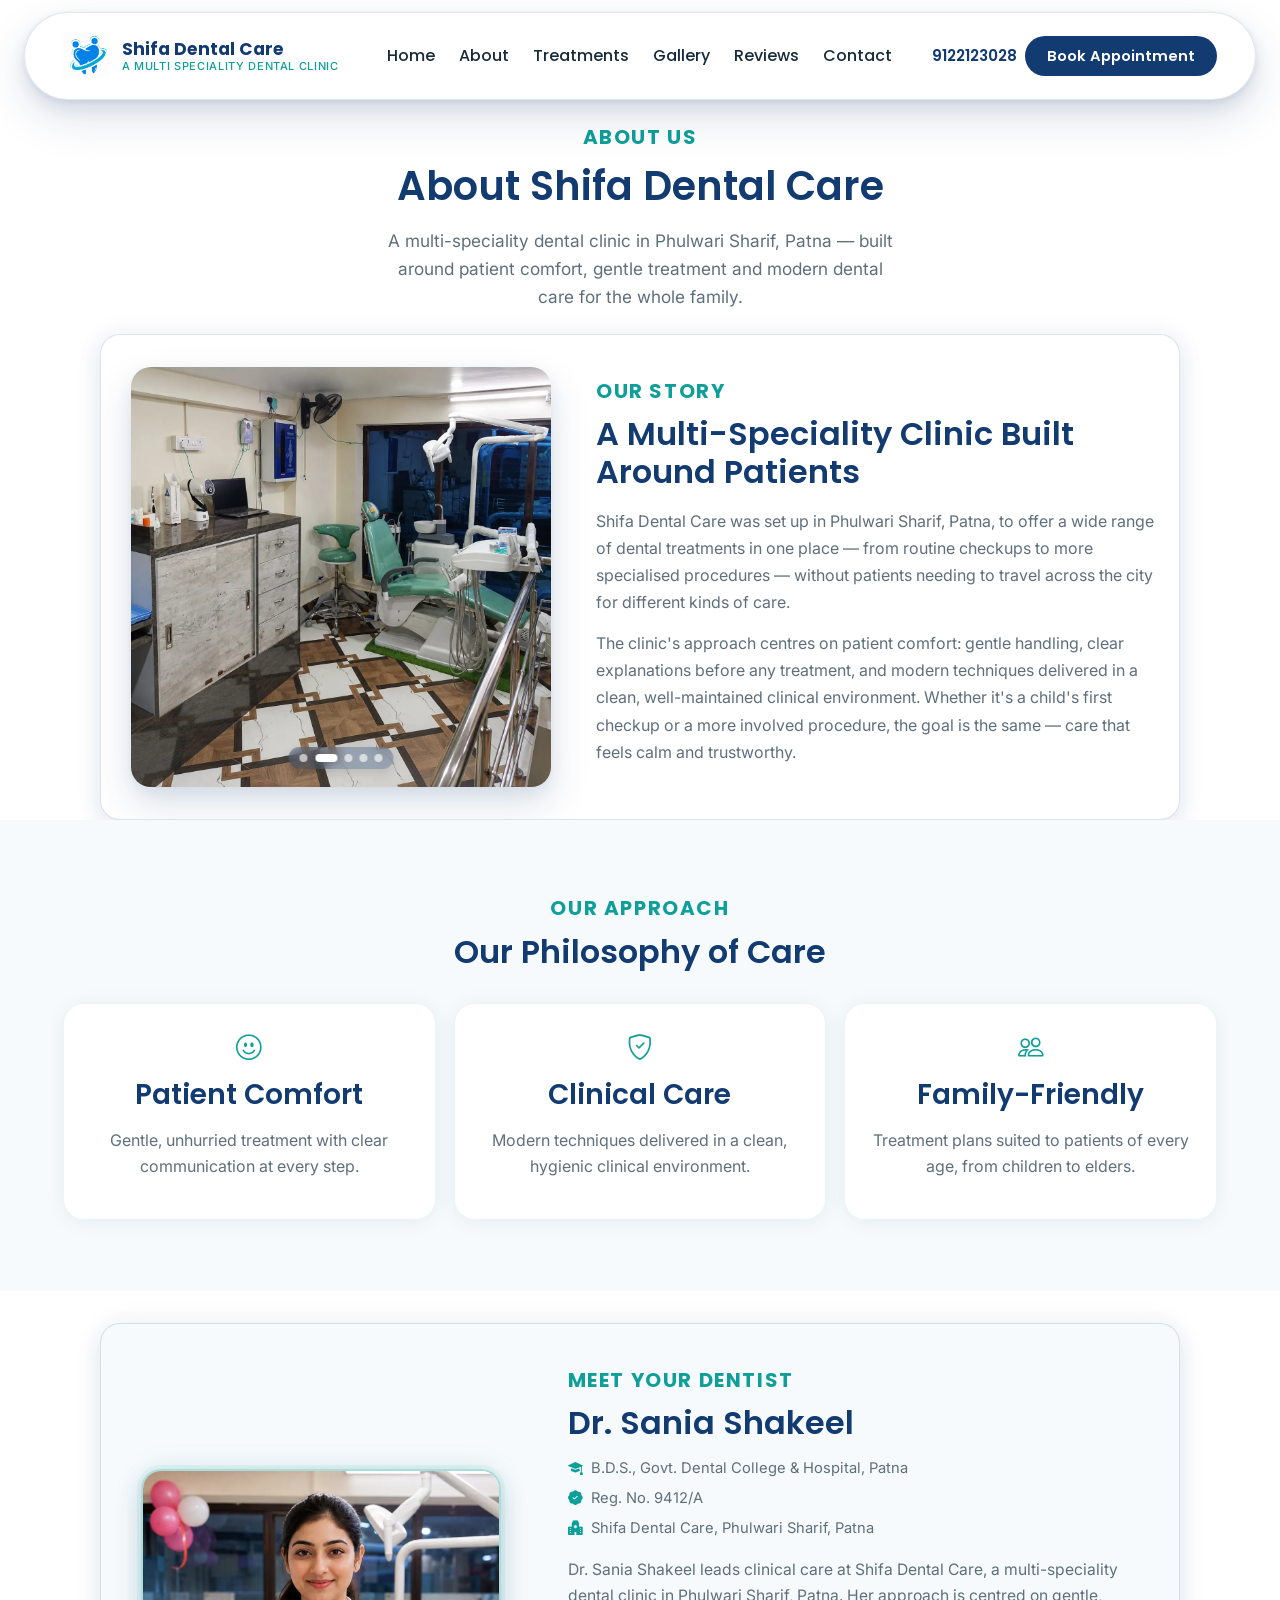
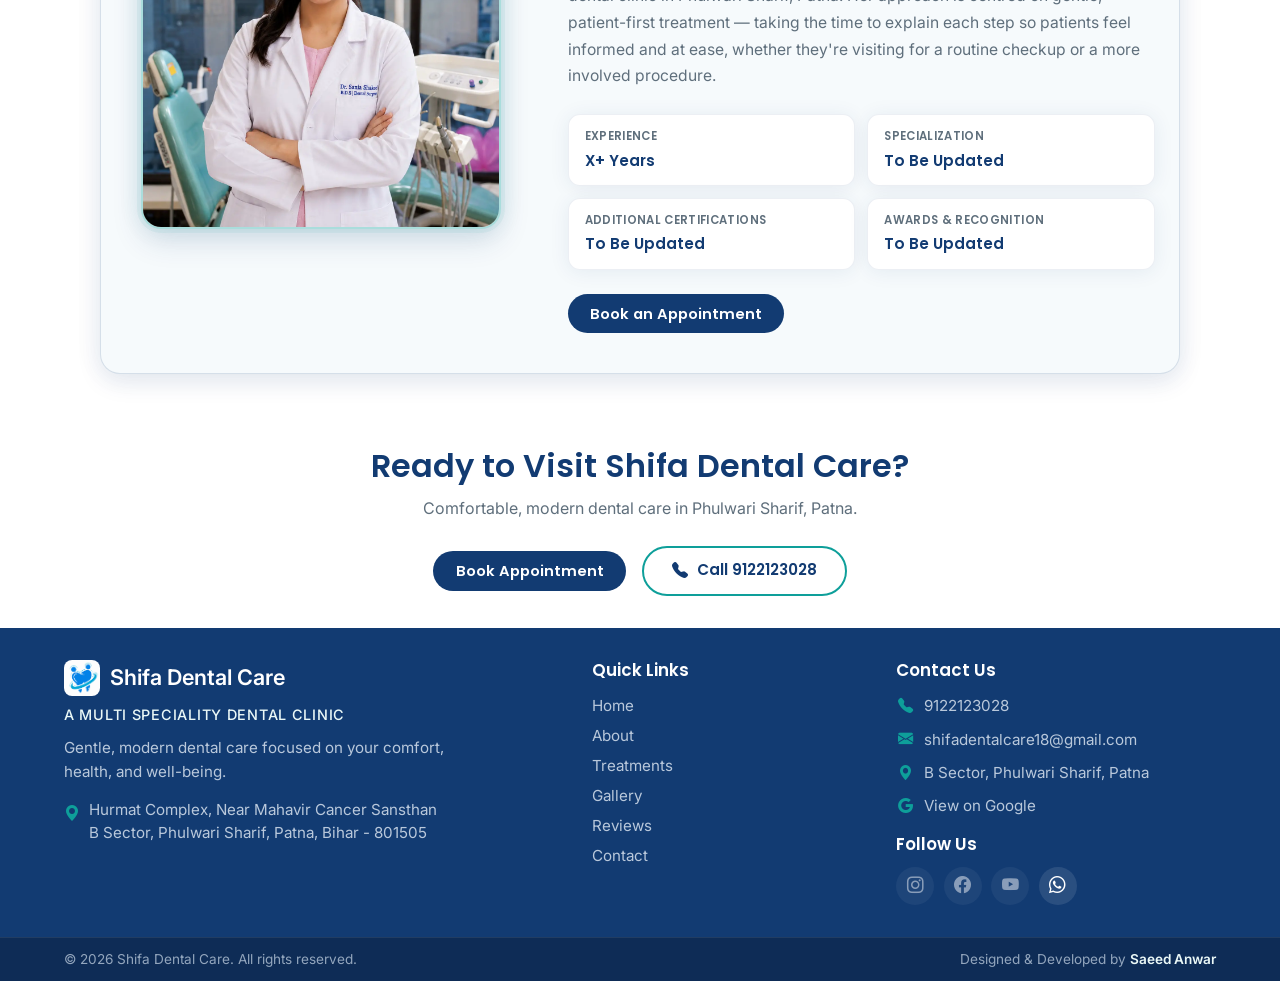
==== about.html @ 798f5786 "Add files via upload" ====
<!doctype html>
<html lang="en">
<head>

  <!-- Basic SEO -->
  <meta charset="UTF-8">
  <meta name="viewport" content="width=device-width, initial-scale=1.0">

  <title>About Shifa Dental Care & Dr. Sania Shakeel | Phulwari Sharif, Patna</title>

  <meta name="description" content="Learn about Shifa Dental Care and Dr. Sania Shakeel, B.D.S., a dentist providing comfortable and modern multi-speciality dental care in Phulwari Sharif, Patna.">

  <!-- Open Graph -->
  <meta property="og:type" content="website">
  <meta property="og:site_name" content="Shifa Dental Care">
  <meta property="og:locale" content="en_IN">
  <meta property="og:title" content="About Shifa Dental Care & Dr. Sania Shakeel | Phulwari Sharif, Patna">
  <meta property="og:description" content="Learn about Shifa Dental Care and Dr. Sania Shakeel, B.D.S., providing comfortable and modern multi-speciality dental care in Phulwari Sharif, Patna.">
  <meta property="og:url" content="https://saeed8271.github.io/shifa_dental_care/about.html">
  <meta property="og:image" content="https://saeed8271.github.io/shifa_dental_care/images/logo/shifa-dental-care-logo.png">
  <meta property="og:image:alt" content="Family receiving dental care at Shifa Dental Care in Phulwari Sharif, Patna">
  <meta property="og:image:type" content="image/png">
  <meta property="og:image:width" content="1254">
  <meta property="og:image:height" content="1254">

  <!-- Twitter / X -->
  <meta name="twitter:card" content="summary_large_image">
  <meta name="twitter:title" content="About Shifa Dental Care & Dr. Sania Shakeel | Phulwari Sharif, Patna">
  <meta name="twitter:description" content="Learn about Shifa Dental Care and Dr. Sania Shakeel, B.D.S., providing comfortable and modern multi-speciality dental care in Phulwari Sharif, Patna.">
  <meta name="twitter:image" content="https://saeed8271.github.io/shifa_dental_care/images/logo/shifa-dental-care-logo.png">
  <meta name="twitter:image:alt" content="Shifa Dental Care and Dr. Sania Shakeel in Phulwari Sharif, Patna">
  <meta name="twitter:url" content="https://saeed8271.github.io/shifa_dental_care/about.html">

  <!-- Google Fonts -->
  <link rel="preconnect" href="https://fonts.googleapis.com">
  <link rel="preconnect" href="https://fonts.gstatic.com" crossorigin>
  <link href="https://fonts.googleapis.com/css2?family=Poppins:wght@500;600;700&family=Inter:wght@400;500;600&display=swap" rel="stylesheet">

  <!-- Bootstrap -->
  <link href="https://cdn.jsdelivr.net/npm/bootstrap@5.3.3/dist/css/bootstrap.min.css" rel="stylesheet">
  <link rel="stylesheet" href="https://cdn.jsdelivr.net/npm/bootstrap-icons@1.11.3/font/bootstrap-icons.min.css">

  <!-- Site CSS -->
  <link rel="stylesheet" href="css/style.css">
  <link rel="stylesheet" href="css/components.css">
  <link rel="stylesheet" href="css/about.css">
  <link rel="stylesheet" href="css/responsive.css">

  <!-- Favicon -->
  <link rel="icon" type="image/png" href="images/logo/shifa-dental-care-logo.png">

  <!-- Canonical -->
  <link rel="canonical" href="https://saeed8271.github.io/shifa_dental_care/about.html">

</head>

<body>

  <a class="skip-link" href="#main-content">Skip to main content</a>

  <header id="site-header"></header>

  <main id="main-content">

    <section class="about-page-hero">
      <div class="container site-container">
        <span class="section-eyebrow">About Us</span>
        <h1>About Shifa Dental Care</h1>
        <p class="hero-lead mx-auto">
          A multi-speciality dental clinic in Phulwari Sharif, Patna — built around patient
          comfort, gentle treatment and modern dental care for the whole family.
        </p>
      </div>
    </section>

    <!-- Clinic story -->
    <section class="about-section site-section">
      <div class="container site-container">
        <div class="about-grid">
          <div class="about-image fade-up">
            <div class="about-slider">
              <div class="about-slide active">
                <img src="images/clinic/clinic_image_1.webp"
                     alt="Shifa Dental Care clinic interior in Phulwari Sharif, Patna"
                     loading="lazy">
              </div>
              <div class="about-slide">
                <img src="images/clinic/clinic_image_2.webp"
                     alt="Shifa Dental Care clinic interior in Phulwari Sharif, Patna"
                     loading="lazy">
              </div>
              <div class="about-slide">
                <img src="images/clinic/clinic_image_3.webp"
                     alt="Shifa Dental Care clinic interior in Phulwari Sharif, Patna"
                     loading="lazy">
              </div>
              <div class="about-slide">
                <img src="images/clinic/clinic_image_4.webp"
                     alt="Shifa Dental Care clinic signage and entrance in Phulwari Sharif, Patna"
                     loading="lazy">
              </div>
              <div class="about-slide">
                <img src="images/clinic/clinic_image_5.webp"
                     alt="Shifa Dental Care clinic interior in Phulwari Sharif, Patna"
                     loading="lazy">
              </div>

              <div class="about-slider-dots">
                <button type="button" class="active" aria-label="Show slide 1" aria-current="true"></button>
                <button type="button" aria-label="Show slide 2"></button>
                <button type="button" aria-label="Show slide 3"></button>
                <button type="button" aria-label="Show slide 4"></button>
                <button type="button" aria-label="Show slide 5"></button>
              </div>
            </div>
          </div>
          <div class="about-content fade-up fade-up-delay-1">
            <span class="section-eyebrow">Our Story</span>
            <h2>A Multi-Speciality Clinic Built Around Patients</h2>
            <p>
              Shifa Dental Care was set up in Phulwari Sharif, Patna, to offer a wide range of
              dental treatments in one place — from routine checkups to more specialised
              procedures — without patients needing to travel across the city for different
              kinds of care.
            </p>
            <p>
              The clinic's approach centres on patient comfort: gentle handling, clear
              explanations before any treatment, and modern techniques delivered in a clean,
              well-maintained clinical environment. Whether it's a child's first checkup or a
              more involved procedure, the goal is the same — care that feels calm and
              trustworthy.
            </p>
          </div>
        </div>
      </div>
    </section>

    <!-- Philosophy -->
    <section class="site-section site-section--muted">
      <div class="container site-container">
        <div class="section-heading-block">
          <span class="section-eyebrow">Our Approach</span>
          <h2>Our Philosophy of Care</h2>
        </div>
        <div class="about-philosophy-grid">
          <div class="about-philosophy-card">
            <i class="bi bi-emoji-smile"></i>
            <h3>Patient Comfort</h3>
            <p>Gentle, unhurried treatment with clear communication at every step.</p>
          </div>
          <div class="about-philosophy-card">
            <i class="bi bi-shield-check"></i>
            <h3>Clinical Care</h3>
            <p>Modern techniques delivered in a clean, hygienic clinical environment.</p>
          </div>
          <div class="about-philosophy-card">
            <i class="bi bi-people"></i>
            <h3>Family-Friendly</h3>
            <p>Treatment plans suited to patients of every age, from children to elders.</p>
          </div>
        </div>
      </div>
    </section>

    <!-- Full Doctor Profile -->
    <section class="doctor-section site-section" id="doctor">
      <div class="container site-container">
        <div class="doctor-grid">

          <div class="doctor-image-wrap fade-up">
            <div class="doctor-image-link" style="cursor: default;">
              <img src="images/doctor/dr_shifa.webp"
                   alt="Dr. Sania Shakeel, B.D.S., dentist at Shifa Dental Care"
                   loading="lazy" width="1242" height="1656">
            </div>
          </div>

          <div class="doctor-content fade-up fade-up-delay-1">
            <span class="section-eyebrow">Meet Your Dentist</span>
            <h2>Dr. Sania Shakeel</h2>

            <ul class="doctor-credentials-list">
              <li><i class="bi bi-mortarboard-fill"></i> B.D.S., Govt. Dental College &amp; Hospital, Patna</li>
              <li><i class="bi bi-patch-check-fill"></i> Reg. No. 9412/A</li>
              <li><i class="bi bi-hospital-fill"></i> Shifa Dental Care, Phulwari Sharif, Patna</li>
            </ul>

            <p>
              Dr. Sania Shakeel leads clinical care at Shifa Dental Care, a multi-speciality
              dental clinic in Phulwari Sharif, Patna. Her approach is centred on gentle,
              patient-first treatment — taking the time to explain each step so patients feel
              informed and at ease, whether they're visiting for a routine checkup or a more
              involved procedure.
            </p>

            <div class="doctor-placeholder-grid">
              <div class="doctor-placeholder-item">
                <span class="doctor-placeholder-label">Experience</span>
                <span class="doctor-placeholder-value">X+ Years</span>
              </div>
              <div class="doctor-placeholder-item">
                <span class="doctor-placeholder-label">Specialization</span>
                <span class="doctor-placeholder-value">To Be Updated</span>
              </div>
              <div class="doctor-placeholder-item">
                <span class="doctor-placeholder-label">Additional Certifications</span>
                <span class="doctor-placeholder-value">To Be Updated</span>
              </div>
              <div class="doctor-placeholder-item">
                <span class="doctor-placeholder-label">Awards &amp; Recognition</span>
                <span class="doctor-placeholder-value">To Be Updated</span>
              </div>
            </div>

            <div class="about-actions">
              <button type="button" class="btn btn-clinic-primary btn-lg"
                      data-bs-toggle="modal" data-bs-target="#appointmentModal">
                Book an Appointment
              </button>
            </div>
          </div>

        </div>
      </div>
    </section>

    <section class="final-cta-section">
      <div class="container site-container">
        <h2>Ready to Visit Shifa Dental Care?</h2>
        <p>Comfortable, modern dental care in Phulwari Sharif, Patna.</p>
        <div class="final-cta-actions">
          <button type="button" class="btn btn-clinic-primary btn-lg"
                  data-bs-toggle="modal" data-bs-target="#appointmentModal">
            Book Appointment
          </button>
          <a href="tel:9122123028" class="btn btn-clinic-outline-light btn-lg">
            <i class="bi bi-telephone-fill"></i> Call 9122123028
          </a>
        </div>
      </div>
    </section>

  </main>

  <footer id="site-footer"></footer>

  <!-- Bootstrap JS Bundle -->
  <script src="https://cdn.jsdelivr.net/npm/bootstrap@5.3.3/dist/js/bootstrap.bundle.min.js"></script>

  <!-- Data -->
  <script src="data/clinic.js"></script>
  <script src="data/services.js"></script>
  <script src="data/reviews.js"></script>
  <script src="data/faq.js"></script>

  <!-- Site JS -->
  <script src="js/components.js"></script>
  <script src="js/render.js"></script>
  <script src="js/appointment.js"></script>
  <script src="js/main.js"></script>
</body>
</html>
---- css/style.css ----
/* =========================================================
   STYLE.CSS
   Global design tokens, base typography, and foundational
   styles for the Shifa Dental Care website.
   This file should rarely need color/spacing values hardcoded
   elsewhere — everything pulls from the CSS variables below.
   ========================================================= */

:root {
  /* ---- Brand colors ---- */
  --color-deep-blue: #123B72;
  --color-teal: #0E9F9A;
  --color-teal-light: #EAF8F7;
  --color-white: #FFFFFF;
  --color-section-bg: #F6FAFC;
  --color-text-primary: #172B3A;
  --color-text-muted: #5F6F7C;
  --color-accent-orange: #F28C28;

  /* ---- Fonts ---- */
  --font-heading: "Poppins", sans-serif;
  --font-body: "Inter", sans-serif;

  /* ---- Radius ---- */
  --radius-sm: 6px;
  --radius-md: 12px;
  --radius-lg: 20px;
  --radius-pill: 999px;

  /* ---- Shadows ---- */
  --shadow-soft: 0 2px 20px rgba(18, 59, 114, 0.08);
  --shadow-card: 0 6px 28px rgba(18, 59, 114, 0.10);

  /* ---- Layout ---- */
  --container-max: 1200px;

  /* ---- Spacing scale ---- */
  --space-xs: 0.5rem;
  --space-sm: 1rem;
  --space-md: 1.5rem;
  --space-lg: 2rem;
  --space-xl: 3rem;
  --space-2xl: 4.5rem;
}

/* ---------------------------------------------------------
   Base element styles
   --------------------------------------------------------- */

* {
  box-sizing: border-box;
}

body {
  font-family: var(--font-body);
  color: var(--color-text-primary);
  background-color: var(--color-white);
  line-height: 1.6;
  -webkit-font-smoothing: antialiased;
}

h1, h2, h3, h4, h5, h6 {
  font-family: var(--font-heading);
  color: var(--color-deep-blue);
  font-weight: 600;
  line-height: 1.25;
  margin-bottom: var(--space-sm);
}

p {
  color: var(--color-text-muted);
  margin-bottom: var(--space-sm);
}

a {
  color: var(--color-teal);
  text-decoration: none;
  transition: color 0.2s ease;
}

a:hover {
  color: var(--color-deep-blue);
}

img {
  max-width: 100%;
  height: auto;
  display: block;
}

/* ---------------------------------------------------------
   Layout utilities
   --------------------------------------------------------- */

.site-section {
  padding-top: var(--space-2xl);
  padding-bottom: var(--space-2xl);
}

.site-section--muted {
  background-color: var(--color-section-bg);
}

.site-container {
  max-width: var(--container-max);
  margin-left: auto;
  margin-right: auto;
  padding-left: var(--space-md);
  padding-right: var(--space-md);
}

.section-eyebrow {
  display: inline-block;
  font-family: var(--font-heading);
  font-size: 0.8rem;
  font-weight: 600;
  letter-spacing: 0.08em;
  text-transform: uppercase;
  color: var(--color-teal);
  margin-bottom: var(--space-xs);
}

/* ---------------------------------------------------------
   Buttons (base — refined further in components.css)
   --------------------------------------------------------- */

.btn-clinic-primary {
  font-family: var(--font-heading);
  font-weight: 600;
  border-radius: var(--radius-pill);
  background-color: var(--color-deep-blue);
  color: var(--color-white);
  border: none;
}

.btn-clinic-primary:hover {
  background-color: var(--color-teal);
  color: var(--color-white);
}

.btn-clinic-secondary {
  font-family: var(--font-heading);
  font-weight: 600;
  border-radius: var(--radius-pill);
  background-color: transparent;
  color: var(--color-deep-blue);
  border: 1.5px solid var(--color-teal);
}

.btn-clinic-secondary:hover {
  background-color: var(--color-teal-light);
}

/* ---------------------------------------------------------
   Skip link (accessibility)
   --------------------------------------------------------- */

.skip-link {
  position: absolute;
  left: -999px;
  top: auto;
  background: var(--color-deep-blue);
  color: var(--color-white);
  padding: 0.75rem 1.25rem;
  z-index: 2000;
  border-radius: var(--radius-sm);
}

.skip-link:focus {
  left: var(--space-sm);
  top: var(--space-sm);
}
---- css/components.css ----
/* =========================================================
   COMPONENTS.CSS
   Styles for reusable UI components used across the site.
   Navbar, footer, mobile action bar, and appointment modal are
   fully styled in this phase (Phase 11 Fix). Service/doctor/
   review cards remain structural placeholders — full visual
   design comes with the homepage in Phase 12.

   NOTE: Gallery grid, lightbox, and mobile swipe slider styles
   have been moved to gallery.css — link it alongside this file
   wherever a gallery is used.

   NOTE: Location/hours preview, contact page cards, and the
   appointment form styles have been moved to contact.css —
   link it alongside this file wherever those components are
   used (contact.html and the homepage).
   ========================================================= */


/* ---------------------------------------------------------
   Navbar — Floating Premium Animation
   --------------------------------------------------------- */

.site-navbar {
  width: calc(100% - 3rem);
  margin: 0.75rem auto 1.35rem auto;

  background: var(--color-white);

  border: 1px solid rgba(18, 59, 114, 0.12);
  border-radius: 999px;

  box-shadow:
    0 18px 45px rgba(18, 59, 114, 0.14),
    0 8px 20px rgba(18, 59, 114, 0.09),
    0 2px 6px rgba(18, 59, 114, 0.08);

  padding-top: 0.9rem;
  padding-bottom: 0.9rem;

  position: sticky;

  z-index: 1000;

  transition:
    box-shadow 0.35s ease,
    transform 0.35s ease,
    border-color 0.35s ease;

  animation: navbarEnter 0.6s cubic-bezier(0.22, 1, 0.36, 1) both;
}


/* ---------------------------------------------------------
   Navbar Hover — Subtle Floating Effect
   --------------------------------------------------------- */

.site-navbar:hover {
  transform: translateY(-2px);

  box-shadow:
    0 22px 50px rgba(18, 59, 114, 0.17),
    0 10px 24px rgba(18, 59, 114, 0.10),
    0 3px 8px rgba(18, 59, 114, 0.08);

  border-color: rgba(18, 59, 114, 0.16);
}


@keyframes navbarEnter {
  0% {
    opacity: 0;
    transform: translateY(-14px);
  }

  100% {
    opacity: 1;
    transform: translateY(0);
  }
}


/* ---------------------------------------------------------
   Navbar Content
   --------------------------------------------------------- */

.site-navbar .container {
  width: 100%;
  max-width: none;

  padding-left: 2.35rem;
  padding-right: 2.35rem;
}


/* ---------------------------------------------------------
   Brand
   --------------------------------------------------------- */

.site-navbar .navbar-brand {
  display: flex;
  align-items: center;
  gap: 0.75rem;

  transition:
    transform 0.3s ease,
    opacity 0.3s ease;
}


.site-navbar .navbar-brand:hover {
  transform: translateY(-1px);
}


.site-navbar .brand-logo {
  display: inline-flex;
  align-items: center;
  flex-shrink: 0;
}


.site-navbar .brand-logo-img {
  height: 47px;
  width: auto;
  max-width: 125px;

  object-fit: contain;
  display: block;

  transition:
    transform 0.35s ease;
}


.site-navbar .navbar-brand:hover .brand-logo-img {
  transform: scale(1.04);
}


/* ---------------------------------------------------------
   Brand Mark
   --------------------------------------------------------- */

.site-navbar .brand-mark {
  display: inline-flex;
  align-items: center;
  justify-content: center;

  width: 42px;
  height: 42px;

  border-radius: 50%;

  background-color: var(--color-deep-blue);
  color: var(--color-white);

  font-size: 1.1rem;

  flex-shrink: 0;

  transition:
    transform 0.3s ease,
    box-shadow 0.3s ease;
}


.site-navbar .navbar-brand:hover .brand-mark {
  transform: scale(1.05) rotate(-2deg);

  box-shadow:
    0 6px 14px rgba(18, 59, 114, 0.20);
}


@keyframes markBreathe {
  0%, 100% {
    box-shadow: 0 0 0 0 rgba(18, 59, 114, 0.16);
  }

  50% {
    box-shadow: 0 0 0 6px rgba(18, 59, 114, 0);
  }
}


.site-navbar .brand-mark {
  animation: markBreathe 3.2s ease-in-out infinite;
}


.site-navbar .navbar-brand:hover .brand-mark {
  animation-play-state: paused;
}


/* ---------------------------------------------------------
   Brand Text
   --------------------------------------------------------- */

.site-navbar .brand-text {
  display: flex;
  flex-direction: column;

  font-family: var(--font-heading);
  font-weight: 700;
  font-size: 1.08rem;

  color: var(--color-deep-blue);

  line-height: 1.2;
}


.site-navbar .brand-text small {
  font-family: var(--font-body);

  font-weight: 500;
  font-size: 0.69rem;

  letter-spacing: 0.06em;
  text-transform: uppercase;

  color: var(--color-teal);
}


/* ---------------------------------------------------------
   Navigation Links
   --------------------------------------------------------- */

.site-navbar .nav-link {
  position: relative;

  font-family: var(--font-heading);
  font-weight: 500;
  font-size: 1rem;

  color: var(--color-text-primary);

  padding: 0.55rem 0.9rem;

  transition:
    color 0.25s ease,
    transform 0.25s ease;

  animation: linkEnter 0.5s ease-out both;
}


.site-navbar .nav-link:nth-child(1) {
  animation-delay: 0.05s;
}

.site-navbar .nav-link:nth-child(2) {
  animation-delay: 0.10s;
}

.site-navbar .nav-link:nth-child(3) {
  animation-delay: 0.15s;
}

.site-navbar .nav-link:nth-child(4) {
  animation-delay: 0.20s;
}

.site-navbar .nav-link:nth-child(5) {
  animation-delay: 0.25s;
}

.site-navbar .nav-link:nth-child(6) {
  animation-delay: 0.30s;
}

.site-navbar .nav-link:nth-child(7) {
  animation-delay: 0.35s;
}


@keyframes linkEnter {
  0% {
    opacity: 0;
    transform: translateY(-6px);
  }

  100% {
    opacity: 1;
    transform: translateY(0);
  }
}


.site-navbar .nav-link:hover {
  color: var(--color-teal);
  transform: translateY(-2px);
}


/* ---------------------------------------------------------
   Animated Underline
   --------------------------------------------------------- */

.site-navbar .nav-link::after {
  content: "";

  position: absolute;

  left: 50%;
  bottom: 0.15rem;

  width: 0;
  height: 2px;

  border-radius: 999px;

  background: var(--color-teal);

  transform: translateX(-50%);

  transition:
    width 0.3s ease;
}


.site-navbar .nav-link:hover::after,
.site-navbar .nav-link.active::after {
  width: 55%;
}


.site-navbar .nav-link.active {
  color: var(--color-teal);
}


/* ---------------------------------------------------------
   Phone
   --------------------------------------------------------- */

.navbar-phone {
  display: inline-flex;
  align-items: center;

  gap: 0.45rem;

  font-family: var(--font-heading);
  font-weight: 600;
  font-size: 0.95rem;

  color: var(--color-deep-blue);

  white-space: nowrap;

  transition:
    color 0.25s ease,
    transform 0.25s ease;
}


.navbar-phone:hover {
  color: var(--color-teal);
  transform: translateY(-2px);
}


/* ---------------------------------------------------------
   Phone Icon
   --------------------------------------------------------- */

.navbar-phone i,
.navbar-phone svg {
  transition:
    transform 0.3s ease;
}


.navbar-phone:hover i,
.navbar-phone:hover svg {
  transform: rotate(-10deg) scale(1.08);
}


.navbar-phone {
  position: relative;
}


.navbar-phone i,
.navbar-phone svg {
  position: relative;
}


.navbar-phone i::before,
.navbar-phone svg::before {
  content: "";
}


.navbar-phone:hover i,
.navbar-phone:hover svg {
  animation: phoneRing 0.6s ease-in-out;
}


@keyframes phoneRing {
  0%, 100% {
    transform: rotate(-10deg) scale(1.08);
  }

  25% {
    transform: rotate(8deg) scale(1.08);
  }

  50% {
    transform: rotate(-6deg) scale(1.08);
  }

  75% {
    transform: rotate(4deg) scale(1.08);
  }
}


/* ---------------------------------------------------------
   Book Appointment Button
   --------------------------------------------------------- */

.site-navbar .btn {
  position: relative;
  overflow: hidden;

  transition:
    transform 0.25s ease,
    box-shadow 0.25s ease;
}


.site-navbar .btn:hover {
  transform: translateY(-2px);

  box-shadow:
    0 8px 18px rgba(18, 59, 114, 0.20);
}


.site-navbar .btn:active {
  transform: translateY(0);
}


.site-navbar .btn::before {
  content: "";
  position: absolute;

  top: 0;
  left: -60%;

  width: 40%;
  height: 100%;

  background: linear-gradient(
    115deg,
    rgba(255, 255, 255, 0) 0%,
    rgba(255, 255, 255, 0.35) 50%,
    rgba(255, 255, 255, 0) 100%
  );

  transform: skewX(-20deg);

  pointer-events: none;
}


.site-navbar .btn:hover::before {
  animation: btnShine 0.85s ease forwards;
}


@keyframes btnShine {
  0% {
    left: -60%;
  }

  100% {
    left: 130%;
  }
}


/* ---------------------------------------------------------
   Mobile Toggle
   --------------------------------------------------------- */

.navbar-toggler {
  border: none;
  padding: 0.4rem 0.55rem;

  border-radius: 50%;

  transition:
    background-color 0.25s ease,
    transform 0.25s ease;
}


.navbar-toggler:hover {
  background-color: rgba(14, 159, 154, 0.08);
  transform: scale(1.05);
}


.navbar-toggler:focus {
  box-shadow: 0 0 0 3px rgba(14, 159, 154, 0.20);
}


.navbar-toggler .navbar-toggler-icon,
.navbar-toggler svg {
  transition: transform 0.3s ease;
}


.navbar-toggler[aria-expanded="true"] .navbar-toggler-icon,
.navbar-toggler[aria-expanded="true"] svg,
.navbar-toggler.is-open .navbar-toggler-icon,
.navbar-toggler.is-open svg {
  transform: rotate(90deg);
}


/* ---------------------------------------------------------
   Tablet
   --------------------------------------------------------- */

@media (max-width: 991.98px) {

  .site-navbar {
    width: calc(100% - 2rem);

    margin-top: 0.65rem;
    margin-bottom: 1rem;

    border-radius: 2rem;

    padding-top: 0.75rem;
    padding-bottom: 0.75rem;
  }


  .site-navbar .container {
    padding-left: 1.35rem;
    padding-right: 1.35rem;
  }


  .site-navbar .nav-link::after {
    display: none;
  }

}


/* ---------------------------------------------------------
   Mobile
   --------------------------------------------------------- */

@media (max-width: 575.98px) {

  .site-navbar {
    width: calc(100% - 1rem);

    margin-top: 0.5rem;
    margin-bottom: 0.75rem;

    border-radius: 1.5rem;

    padding-top: 0.6rem;
    padding-bottom: 0.6rem;
  }


  .site-navbar .container {
    padding-left: 0.85rem;
    padding-right: 0.85rem;
  }


  .site-navbar .brand-logo-img {
    height: 39px;
  }


  .site-navbar .brand-text {
    font-size: 0.95rem;
  }


  .site-navbar .brand-text small {
    font-size: 0.58rem;
  }


  .site-navbar:hover {
    transform: none;
  }

}


/* ---------------------------------------------------------
   Accessibility — Reduced Motion
   --------------------------------------------------------- */

@media (prefers-reduced-motion: reduce) {

  .site-navbar,
  .site-navbar *,
  .site-navbar *::after,
  .site-navbar *::before {
    transition: none !important;
    animation: none !important;
  }

}


/* ---------------------------------------------------------
   Buttons — component-specific sizing tweaks
   --------------------------------------------------------- */

.btn-clinic-primary,
.btn-clinic-secondary {
  padding: 0.55rem 1.4rem;
  font-size: 0.92rem;
}


.btn-sm-full {
  white-space: nowrap;
}


/* ---------------------------------------------------------
   Hero section
   --------------------------------------------------------- */

.hero-section {
  width: calc(100% - 200px);
  max-width: 1580px;
  margin-inline: auto;

  background: linear-gradient(
    180deg,
    var(--color-teal-light) 0%,
    var(--color-white) 65%
  );

  padding-top: var(--space-2xl);
  padding-bottom: var(--space-lg);

  overflow: hidden;

  border: 1px solid rgba(18, 59, 114, 0.16);
  border-radius: 20px;

  box-shadow:
    0 8px 25px rgba(18, 59, 114, 0.18),
    0 0 35px rgba(18, 59, 114, 0.10);

  box-sizing: border-box;
}


.hero-grid {
  display: flex;
  align-items: center;
  gap: var(--space-lg);
}


.hero-content {
  flex: 1 1 58%;
  min-width: 0;
}


/* ---------------------------------------------------------
   Hero brand mark
   --------------------------------------------------------- */

.hero-brand-mark {
  display: block;

  font-family: var(--font-heading);
  font-weight: 700;

  font-size: clamp(
    1.25rem,
    0.95rem + 1.2vw,
    1.8rem
  );

  line-height: 1.15;

  letter-spacing: -0.01em;

  color: var(--color-deep-blue);

  margin-bottom: 0.7rem;
}


.hero-content h1 {
  font-size: clamp(
    1.8rem,
    1.4rem + 2.5vw,
    3rem
  );

  margin-bottom: var(--space-sm);

  color: var(--color-teal);
}


.hero-lead {
  color: var(--color-text-muted);

  font-size: 1.08rem;

  max-width: 520px;

  margin-bottom: var(--space-md);
}


.hero-actions {
  display: flex;

  flex-wrap: wrap;

  align-items: center;

  gap: 0.85rem;

  margin-bottom: var(--space-lg);
}


.hero-visual {
  flex: 1 1 42%;

  min-width: 0;

  display: flex;

  justify-content: center;
}


/* ---------------------------------------------------------
   Hero Image Slider
   --------------------------------------------------------- */

.hero-slider {
  position: relative;

  width: 100%;

  max-width: 420px;

  aspect-ratio: 1 / 1;

  overflow: hidden;

  border-radius: var(--radius-lg);

  background-color: var(--color-white);

  box-shadow:
    0 12px 30px rgba(18, 59, 114, 0.16),
    0 4px 12px rgba(18, 59, 114, 0.08);
}


/* ---------------------------------------------------------
   Individual Slides
   --------------------------------------------------------- */

.hero-slide {
  position: absolute;

  inset: 0;

  width: 100%;
  height: 100%;

  opacity: 0;
  visibility: hidden;

  transition:
    opacity 0.5s ease,
    visibility 0.5s ease;
}


.hero-slide.active {
  opacity: 1;
  visibility: visible;
}


.hero-slide picture {
  display: block;

  width: 100%;
  height: 100%;
}


.hero-slide img {
  display: block;

  width: 100%;
  height: 100%;

  object-fit: cover;
}


/* ---------------------------------------------------------
   Slider Indicators
   --------------------------------------------------------- */

.hero-slider-dots {
  position: absolute;

  left: 50%;
  bottom: 1rem;

  transform: translateX(-50%);

  display: flex;

  align-items: center;

  gap: 0.45rem;

  z-index: 5;
}


.hero-slider-dots button {
  width: 8px;
  height: 8px;

  padding: 0;

  border: none;

  border-radius: 50%;

  background-color: rgba(255, 255, 255, 0.65);

  cursor: pointer;

  transition:
    width 0.3s ease,
    background-color 0.3s ease,
    transform 0.3s ease;
}


.hero-slider-dots button:hover {
  transform: scale(1.15);
}


.hero-slider-dots button.active {
  width: 22px;

  border-radius: 999px;

  background-color: var(--color-white);
}


/* ---------------------------------------------------------
   Hero trust micro-row
   --------------------------------------------------------- */

.hero-trust-row {
  display: flex;

  flex-wrap: wrap;

  gap: 0.6rem 1.1rem;

  padding-top: var(--space-md);

  border-top: 1px solid rgba(18, 59, 114, 0.08);
}


.hero-trust-item {
  display: flex;

  align-items: center;

  gap: 0.4rem;

  font-size: 0.82rem;

  color: var(--color-text-muted);

  white-space: nowrap;
}


.hero-trust-item i {
  color: var(--color-teal);

  font-size: 0.95rem;
}


/* ---------------------------------------------------------
   Subtle entrance animation
   --------------------------------------------------------- */

.fade-up {
  animation: fadeUp 0.6s ease-out both;
}


.fade-up-delay-1 {
  animation-delay: 0.08s;
}


.fade-up-delay-2 {
  animation-delay: 0.16s;
}


.fade-up-delay-3 {
  animation-delay: 0.24s;
}


@keyframes fadeUp {

  from {
    opacity: 0;

    transform: translateY(14px);
  }

  to {
    opacity: 1;

    transform: translateY(0);
  }

}


/* ---------------------------------------------------------
   Placeholder page notice
   --------------------------------------------------------- */

.placeholder-page-notice {
  min-height: 40vh;

  display: flex;

  align-items: center;

  justify-content: center;

  text-align: center;

  padding:
    var(--space-2xl)
    var(--space-md);

  background-color: var(--color-section-bg);
}


.placeholder-page-notice p {
  font-family: var(--font-heading);

  font-weight: 500;

  color: var(--color-text-muted);

  font-size: 1.05rem;

  margin: 0;
}


/* ---------------------------------------------------------
   Cards
   --------------------------------------------------------- */

.clinic-card {
  background-color: var(--color-white);

  border-radius: var(--radius-lg);

  box-shadow: var(--shadow-card);

  padding: var(--space-md);
}


/* ---------------------------------------------------------
   Appointment modal
   --------------------------------------------------------- */

.appointment-modal .modal-content {
  border: none;

  border-radius: var(--radius-lg);

  overflow: hidden;
}


.appointment-modal .modal-header,
.treatment-modal .modal-header {
  background-color: var(--color-deep-blue);

  border-bottom: none;

  padding: 1.25rem 1.5rem;
}


.appointment-modal .modal-title,
.treatment-modal .modal-title {
  color: var(--color-white);

  font-size: 1.15rem;

  margin-bottom: 0;

  display: flex;

  align-items: center;

  gap: 0.6rem;
}


.appointment-modal .btn-close,
.treatment-modal .btn-close {
  filter:
    invert(1)
    grayscale(100%)
    brightness(200%);
}


.appointment-modal .modal-body,
.treatment-modal .modal-body {
  padding: 1.5rem;
}


.appointment-modal .modal-intro,
.treatment-modal .modal-intro {
  color: var(--color-text-muted);

  font-size: 0.92rem;

  margin-bottom: 1.1rem;
}


.treatment-modal .modal-content {
  border: none;

  border-radius: var(--radius-lg);

  overflow: hidden;
}


.treatment-modal-icon {
  display: inline-flex;

  align-items: center;

  justify-content: center;

  width: 34px;

  height: 34px;

  border-radius: 50%;

  background-color:
    rgba(255, 255, 255, 0.15);

  font-size: 1rem;

  flex-shrink: 0;
}


.appointment-option {
  display: flex;

  align-items: center;

  justify-content: center;

  gap: 0.55rem;

  font-size: 0.95rem;
}


.appointment-notice {
  margin-top: 1rem;

  margin-bottom: 0;

  text-align: center;

  font-size: 0.85rem;

  color: var(--color-accent-orange);

  background-color: #fdf1e4;

  border-radius: var(--radius-sm);

  padding: 0.65rem 0.85rem;
}


/* =========================================================
   FOOTER
   ========================================================= */

.site-footer {
  background-color: var(--color-deep-blue);
  color: #d7e2ee;
}


/* =========================================================
   FOOTER MAIN
   ========================================================= */

.site-footer > .container.site-container {
  padding-top: 2rem;
  padding-bottom: 2rem;
}


/* =========================================================
   FOOTER COLUMNS
   ========================================================= */

.footer-main {
  display: grid;

  grid-template-columns:
    minmax(0, 1.5fr)
    minmax(0, 0.8fr)
    minmax(0, 1fr);

  gap: 3rem;

  align-items: start;
}


.footer-column {
  min-width: 0;
}


/* =========================================================
   CLINIC BRAND
   ========================================================= */

.footer-brand-link {
  display: inline-flex;

  align-items: center;

  gap: 0.6rem;

  text-decoration: none;

  margin-bottom: 0.55rem;
}


.footer-logo {
  display: inline-flex;

  align-items: center;
  justify-content: center;

  flex-shrink: 0;
}


.footer-logo-img {
  width: 36px;
  height: 36px;

  object-fit: contain;

  display: block;

  border-radius: 8px;
}


.site-footer .footer-brand {
  color: var(--color-white);

  font-size: 1.35rem;

  font-weight: 600;

  line-height: 1.2;

  margin: 0;
}


/* =========================================================
   TAGLINE
   ========================================================= */

.site-footer .footer-tagline {
  color: var(--color-teal-light);

  font-size: 0.9rem;

  font-weight: 500;

  text-transform: uppercase;

  letter-spacing: 0.05em;

  line-height: 1.4;

  margin: 0 0 0.7rem;
}


/* =========================================================
   DESCRIPTION
   ========================================================= */

.site-footer .footer-description {
  color: #b9c8db;

  font-size: 0.95rem;

  line-height: 1.55;

  max-width: 390px;

  margin: 0 0 0.9rem;
}


/* =========================================================
   ADDRESS
   ========================================================= */

.footer-address-block {
  display: flex;

  align-items: flex-start;

  gap: 0.55rem;

  color: #b9c8db;

  font-size: 0.95rem;

  line-height: 1.55;
}


.footer-address-block > i {
  color: var(--color-teal);

  font-size: 1rem;

  margin-top: 0.2rem;

  flex-shrink: 0;
}


/* =========================================================
   FOOTER HEADINGS
   ========================================================= */

.site-footer .footer-heading {
  color: var(--color-white);

  font-size: 1.05rem;

  font-weight: 600;

  line-height: 1.3;

  margin: 0 0 0.85rem;
}


/* =========================================================
   QUICK LINKS
   ========================================================= */

.site-footer .footer-links {
  margin: 0;

  padding: 0;

  list-style: none;
}


.site-footer .footer-links li {
  margin-bottom: 0.45rem;

  font-size: 0.95rem;

  line-height: 1.5;

  color: #b9c8db;
}


.site-footer .footer-links a {
  color: #b9c8db;

  text-decoration: none;

  transition:
    color 0.2s ease,
    padding-left 0.2s ease;
}


.site-footer .footer-links a:hover {
  color: var(--color-white);

  padding-left: 3px;
}


/* =========================================================
   CONTACT
   ========================================================= */

.footer-contact-list {
  margin: 0;

  padding: 0;

  list-style: none;
}


.footer-contact-list li {
  display: flex;

  align-items: flex-start;

  gap: 0.6rem;

  margin-bottom: 0.65rem;

  color: #b9c8db;

  font-size: 0.95rem;

  line-height: 1.5;
}


.footer-contact-list a {
  color: #b9c8db;

  text-decoration: none;

  transition: color 0.2s ease;
}


.footer-contact-list a:hover {
  color: var(--color-white);
}


/* =========================================================
   CONTACT ICON
   ========================================================= */

.footer-contact-icon {
  width: 1.15rem;

  min-width: 1.15rem;

  display: inline-flex;

  align-items: center;
  justify-content: center;

  color: var(--color-teal);

  font-size: 0.95rem;
}


/* =========================================================
   SOCIAL MEDIA
   ========================================================= */

.footer-heading--social {
  margin-top: 1rem !important;

  margin-bottom: 0.7rem !important;
}


.footer-social {
  display: flex;

  align-items: center;

  gap: 0.6rem;
}


.footer-social-link {
  display: inline-flex;

  align-items: center;

  justify-content: center;

  width: 38px;
  height: 38px;

  flex: 0 0 38px;

  border-radius: 50%;

  background-color:
    rgba(255, 255, 255, 0.1);

  color: var(--color-white);

  font-size: 1.05rem;

  text-decoration: none;

  transition:
    background-color 0.2s ease,
    transform 0.2s ease;
}


.footer-social-link:hover {
  background-color: var(--color-teal);

  color: var(--color-white);

  transform: translateY(-2px);
}


.footer-social-link--pending {
  cursor: default;

  opacity: 0.5;
}


.footer-social-link--pending:hover {
  background-color:
    rgba(255, 255, 255, 0.1);

  transform: none;
}


/* =========================================================
   FOOTER BOTTOM
   ========================================================= */

.footer-bottom {
  background-color: #0e2c56;

  border-top:
    1px solid rgba(255, 255, 255, 0.08);
}


.footer-bottom .container.site-container {
  padding-top: 0.75rem;

  padding-bottom: 0.75rem;
}


.footer-bottom-inner {
  display: flex;

  align-items: center;

  justify-content: space-between;

  gap: 1rem;
}


.footer-copyright,
.footer-developer {
  color: #93a6bd;

  font-size: 0.85rem;

  line-height: 1.4;

  margin: 0;
}


.footer-developer {
  text-align: right;
}


.footer-developer a {
  color: var(--color-teal-light);

  font-weight: 600;

  text-decoration: none;

  transition: color 0.2s ease;
}


.footer-developer a:hover {
  color: var(--color-white);
}

/* ---------------------------------------------------------
   Mobile action bar
   --------------------------------------------------------- */

.mobile-action-bar {
  position: fixed;

  bottom: 0;

  left: 0;

  right: 0;

  display: none;

  background-color: var(--color-white);

  box-shadow:
    0 -4px 20px rgba(18, 59, 114, 0.12);

  z-index: 1030;

  border-top:
    1px solid rgba(18, 59, 114, 0.08);
}


.mobile-action-item {
  flex: 1;

  display: flex;

  flex-direction: column;

  align-items: center;

  justify-content: center;

  gap: 0.15rem;

  padding: 0.55rem 0.25rem;

  font-family: var(--font-heading);

  font-weight: 600;

  font-size: 0.7rem;

  color: var(--color-deep-blue);

  background: none;

  border: none;

  border-right:
    1px solid rgba(18, 59, 114, 0.08);
}


.mobile-action-item:last-child {
  border-right: none;
}


.mobile-action-item i {
  font-size: 1.15rem;
}


.mobile-action-item--whatsapp {
  color: #1c8a4c;
}


.mobile-action-item--book {
  color: var(--color-teal);
}


.mobile-action-item:hover {
  background-color: var(--color-section-bg);
}


/* ---------------------------------------------------------
   Shared section heading block
   --------------------------------------------------------- */

.section-heading-block {
  max-width: 640px;

  margin:
    0 auto
    var(--space-lg);

  text-align: center;
}

.section-eyebrow {
  font-size: 1.25rem;
  font-weight: 700;
  letter-spacing: 0.08em;
}

.section-heading-lead {
  color: var(--color-text-muted);

  margin-bottom: 0;
}


/* ---------------------------------------------------------
   Treatments Preview + Full Grid
   --------------------------------------------------------- */

.service-grid {
  display: grid;

  grid-template-columns:
    repeat(4, minmax(0, 1fr));

  gap: 1.25rem;

  align-items: stretch;

  margin-bottom: 0.5rem;
}


/* ---------------------------------------------------------
   Treatment Card
   --------------------------------------------------------- */

.service-card {
  display: flex;

  flex-direction: column;

  align-items: center;

  justify-content: center;

  width: 100%;

  min-height: 0;

  padding: 1.25rem 1rem;

  text-align: center;

  font-family: inherit;

  cursor: pointer;

  background-color: var(--color-white);

  border:
    1px solid rgba(18, 59, 114, 0.08);

  border-radius: var(--radius-lg);

  box-shadow:
    0 6px 18px rgba(18, 59, 114, 0.07);

  transition:
    transform 0.3s ease,
    box-shadow 0.3s ease,
    border-color 0.3s ease;
}


.service-card:hover {
  transform: translateY(-5px);

  border-color:
    rgba(14, 159, 154, 0.30);

  box-shadow:
    0 14px 30px rgba(18, 59, 114, 0.12);
}


/* ---------------------------------------------------------
   Treatment SVG Icon
   --------------------------------------------------------- */

.service-card-icon {
  display: inline-flex;

  align-items: center;
  justify-content: center;

  width: 54px;
  height: 54px;

  flex-shrink: 0;

  margin-bottom: 0.8rem;

  border-radius: 15px;

  background-color:
    var(--color-teal-light);

  color:
    var(--color-teal);

  transition:
    transform 0.3s ease,
    background-color 0.3s ease;
}


/* SVG inside icon */

.service-card-icon svg {
  display: block;

  width: 28px;
  height: 28px;

  fill: none;

  stroke: currentColor;

  stroke-width: 1.8;

  stroke-linecap: round;

  stroke-linejoin: round;
}


.service-card:hover .service-card-icon {
  transform:
    translateY(-2px)
    scale(1.05);

  background-color:
    rgba(14, 159, 154, 0.14);
}


/* ---------------------------------------------------------
   Treatment Title
   --------------------------------------------------------- */

.service-card-title {
  margin: 0 0 0.65rem;

  color:
    var(--color-deep-blue);

  font-family:
    var(--font-heading);

  font-size: 1rem;

  font-weight: 700;

  line-height: 1.35;
}


/* ---------------------------------------------------------
   Treatment Description
   Hidden in Homepage Preview
   --------------------------------------------------------- */

.service-card-desc {
  display: none;
}


/* ---------------------------------------------------------
   View Details
   --------------------------------------------------------- */

.service-card-more {
  display: inline-flex;

  align-items: center;

  gap: 0.35rem;

  margin: 0;

  padding: 0;

  color:
    var(--color-teal);

  font-family:
    var(--font-heading);

  font-weight: 600;

  font-size: 0.8rem;

  line-height: 1;

  text-decoration: none;

  transition:
    color 0.25s ease,
    gap 0.25s ease;
}


.service-card-more i {
  font-size: 0.72rem;

  transition:
    transform 0.25s ease;
}


.service-card:hover .service-card-more {
  color:
    var(--color-deep-blue);

  gap: 0.5rem;
}


.service-card:hover .service-card-more i {
  transform:
    translateX(2px);
}


/* ---------------------------------------------------------
   Why Choose Shifa
   --------------------------------------------------------- */

.why-choose-grid {
  display: grid;

  grid-template-columns:
    repeat(3, minmax(0, 1fr));

  gap: 1.5rem;
}


.why-choose-card {
  background-color: var(--color-white);

  border-radius: var(--radius-lg);

  padding: 1.75rem 1.5rem;

  box-shadow: var(--shadow-soft);

  text-align: left;
}


.why-choose-icon {
  display: inline-flex;

  align-items: center;

  justify-content: center;

  width: 48px;

  height: 48px;

  border-radius: 50%;

  background-color:
    var(--color-teal-light);

  color: var(--color-deep-blue);

  font-size: 1.3rem;

  margin-bottom: var(--space-sm);
}


.why-choose-card h3 {
  font-size: 1.05rem;

  margin-bottom: 0.4rem;
}


.why-choose-card p {
  font-size: 0.92rem;

  margin-bottom: 0;
}


/* ---------------------------------------------------------
   FAQ teaser + full accordion
   --------------------------------------------------------- */

.faq-teaser-box {
  display: flex;

  align-items: center;

  justify-content: space-between;

  gap: var(--space-lg);

  background:
    linear-gradient(
      120deg,
      var(--color-deep-blue) 0%,
      #1a4a8a 100%
    );

  color: var(--color-white);

  border-radius: var(--radius-lg);

  padding: 2.25rem 2.5rem;

  flex-wrap: wrap;
}


.faq-teaser-box h2,
.faq-teaser-box .section-eyebrow {
  color: var(--color-white);
}


.faq-teaser-box p {
  color: #cfe0f2;

  margin-bottom: 0;
}


.faq-accordion .accordion-item {
  border:
    1px solid rgba(18, 59, 114, 0.1);

  border-radius: var(--radius-md) !important;

  overflow: hidden;

  margin-bottom: 0.75rem;
}


.faq-accordion .accordion-button {
  font-family: var(--font-heading);

  font-weight: 600;

  color: var(--color-deep-blue);

  background-color: var(--color-white);
}


.faq-accordion
.accordion-button:not(.collapsed) {
  color: var(--color-deep-blue);

  background-color:
    var(--color-teal-light);

  box-shadow: none;
}


.faq-accordion
.accordion-button:focus {
  box-shadow:
    0 0 0 3px
    rgba(14, 159, 154, 0.2);
}


.faq-accordion .accordion-body {
  color: var(--color-text-muted);

  font-size: 0.94rem;
}
---- css/about.css ----
/* =========================================================
   ABOUT.CSS
   Page-specific styles for about.html (Shifa Dental Care).

   This file holds:
     1. About Shifa Dental Care
     2. About Page — Philosophy cards
     3. Doctor section
     4. Final CTA section

   Load order:
   style.css → components.css → responsive.css → about.css

   about.css is loaded last so page-specific rules can
   safely override shared styles.
   ========================================================= */


/* =========================================================
   ABOUT SHIFA DENTAL CARE
   ========================================================= */

.about-section {
  margin-top: var(--space-md);

  width: calc(100% - 200px);

  margin-inline: auto;

  border: 1px solid rgba(18, 59, 114, 0.14);

  border-radius: var(--radius-lg);

  background: var(--color-white);

  box-shadow:
    0 8px 25px rgba(18, 59, 114, 0.10),
    0 0 30px rgba(18, 59, 114, 0.05);

  box-sizing: border-box;

  overflow: hidden;
}


/* ---------------------------------------------------------
   About Section — Compact Vertical Spacing
   --------------------------------------------------------- */

.about-section.site-section {
  padding-top: 2rem;

  padding-bottom: 2rem;
}


/* ---------------------------------------------------------
   About Layout
   --------------------------------------------------------- */

.about-grid {
  display: flex;

  align-items: center;

  gap: clamp(1.75rem, 3vw, 3rem);

  min-height: 0;
}


/* =========================================================
   ABOUT IMAGE SLIDER
   ========================================================= */

.about-image {
  flex: 0 0 42%;

  min-width: 0;

  display: flex;

  align-items: center;

  justify-content: center;
}


/* ---------------------------------------------------------
   Slider Container
   --------------------------------------------------------- */

.about-slider {
  position: relative;

  width: 100%;

  max-width: 420px;

  aspect-ratio: 1 / 1;

  overflow: hidden;

  border-radius: var(--radius-lg);

  background-color: var(--color-teal-light);

  box-shadow:
    0 18px 40px rgba(18, 59, 114, 0.14),
    0 6px 16px rgba(18, 59, 114, 0.08);

  isolation: isolate;
}


.about-slide {
  position: absolute;

  inset: 0;

  width: 100%;

  height: 100%;

  opacity: 0;

  visibility: hidden;

  z-index: 0;

  transition:
    opacity 0.7s ease,
    visibility 0.7s ease;
}


.about-slide.active {
  opacity: 1;

  visibility: visible;

  z-index: 1;
}


.about-slide img {
  display: block;

  width: 100%;

  height: 100%;

  object-fit: cover;

  object-position: center;

  border: 0;

  border-radius: inherit;

  transition: transform 1.2s ease;
}


.about-slide.active img {
  transform: scale(1.015);
}


/* ---------------------------------------------------------
   Slider Dots
   --------------------------------------------------------- */

.about-slider-dots {
  position: absolute;

  left: 50%;

  bottom: 1.15rem;

  transform: translateX(-50%);

  z-index: 5;

  display: flex;

  align-items: center;

  justify-content: center;

  gap: 0.45rem;

  padding: 0.45rem 0.7rem;

  border-radius: 999px;

  background: rgba(18, 59, 114, 0.30);

  backdrop-filter: blur(6px);

  -webkit-backdrop-filter: blur(6px);

  box-shadow:
    0 4px 12px rgba(0, 0, 0, 0.12);
}


.about-slider-dots button {
  width: 8px;

  height: 8px;

  padding: 0;

  border: 0;

  border-radius: 50%;

  background: rgba(255, 255, 255, 0.70);

  cursor: pointer;

  opacity: 0.9;

  transition:
    width 0.25s ease,
    opacity 0.25s ease,
    transform 0.25s ease,
    background-color 0.25s ease;
}


.about-slider-dots button:hover {
  opacity: 1;

  transform: scale(1.15);
}


.about-slider-dots button.active {
  width: 22px;

  border-radius: 999px;

  background: var(--color-white);

  opacity: 1;
}


/* =========================================================
   ABOUT CONTENT
   ========================================================= */

.about-content {
  flex: 1 1 58%;

  min-width: 0;

  display: flex;

  flex-direction: column;

  justify-content: center;
}


.about-section .section-eyebrow {
  font-size: 1.25rem;

  font-weight: 700;

  letter-spacing: 0.08em;
}


.about-content h2 {
  max-width: 720px;

  margin: 0 0 1rem;

  font-size: clamp(
    1.8rem,
    2.5vw,
    2.35rem
  );

  line-height: 1.2;
}


.about-content p {
  max-width: 680px;

  margin-bottom: 0.85rem;

  font-size: 1rem;

  line-height: 1.7;
}


.about-actions {
  display: flex;

  flex-wrap: wrap;

  align-items: center;

  gap: 0.85rem;

  margin-top: 0.75rem;
}


/* =========================================================
   ABOUT PAGE — PHILOSOPHY
   ========================================================= */

.philosophy-slider {
  width: 100%;

  min-width: 0;

  overflow: hidden;

  position: relative;
}


.about-philosophy-grid {
  display: grid;

  grid-template-columns:
    repeat(3, minmax(0, 1fr));

  gap: 1.25rem;

  width: 100%;

  box-sizing: border-box;
}


.about-philosophy-card {
  background-color: var(--color-white);

  border-radius: var(--radius-lg);

  padding: 1.5rem;

  box-shadow: var(--shadow-soft);

  text-align: center;

  box-sizing: border-box;
}


.about-philosophy-card i {
  font-size: 1.6rem;

  color: var(--color-teal);

  margin-bottom: 0.5rem;

  display: block;
}


/* =========================================================
   DOCTOR SECTION — DR. SANIA SHAKEEL
   ========================================================= */

.doctor-section {
  width: calc(100% - 200px);

  max-width: 1580px;

  margin: var(--space-lg) auto 0;

  background-color: var(--color-section-bg);

  border: 1px solid rgba(18, 59, 114, 0.14);

  border-radius: var(--radius-lg);

  box-shadow:
    0 8px 25px rgba(18, 59, 114, 0.10),
    0 0 30px rgba(18, 59, 114, 0.05);

  box-sizing: border-box;

  overflow: hidden;
}


/* ---------------------------------------------------------
   Doctor Section — Desktop Spacing
   --------------------------------------------------------- */

.doctor-section.site-section {
  padding-top: 2.5rem;

  padding-bottom: 2.5rem;
}


/* ---------------------------------------------------------
   Doctor Layout
   --------------------------------------------------------- */

.doctor-grid {
  display: flex;

  align-items: center;

  gap: clamp(2rem, 4vw, 4rem);
}


/* ---------------------------------------------------------
   Doctor Image Wrapper
   --------------------------------------------------------- */

.doctor-image-wrap {
  flex: 0 0 38%;

  min-width: 0;

  display: flex;

  align-items: center;

  justify-content: center;
}


/* ---------------------------------------------------------
   Doctor Image
   --------------------------------------------------------- */

.doctor-image-link {
  position: relative;

  display: block;

  width: 100%;

  max-width: 360px;

  aspect-ratio: 1 / 1;

  border-radius: var(--radius-lg);

  overflow: hidden;

  background-color: var(--color-white);

  border: 2px solid rgba(14, 159, 154, 0.35);

  box-shadow:
    0 0 0 4px rgba(14, 159, 154, 0.06),
    0 12px 30px rgba(18, 59, 114, 0.14),
    0 0 28px rgba(14, 159, 154, 0.12);

  transition:
    transform 0.35s ease,
    box-shadow 0.35s ease,
    border-color 0.35s ease;

  animation: doctorImageGlow 3.5s ease-in-out infinite;
}


.doctor-image-link img {
  display: block;

  width: 100%;

  height: 100%;

  object-fit: cover;

  object-position: center;

  transition:
    transform 0.5s ease,
    filter 0.35s ease;
}


/* ---------------------------------------------------------
   Doctor Image Hover
   --------------------------------------------------------- */

.doctor-image-link:hover {
  transform: translateY(-5px);

  border-color: var(--color-teal);

  box-shadow:
    0 0 0 5px rgba(14, 159, 154, 0.08),
    0 18px 40px rgba(18, 59, 114, 0.18),
    0 0 38px rgba(14, 159, 154, 0.22);

  animation-play-state: paused;
}


.doctor-image-link:hover img {
  transform: scale(1.04);
}


/* =========================================================
   DOCTOR IMAGE GLOW
   ========================================================= */

@keyframes doctorImageGlow {

  0%,
  100% {
    box-shadow:
      0 0 0 4px rgba(14, 159, 154, 0.06),
      0 12px 30px rgba(18, 59, 114, 0.14),
      0 0 24px rgba(14, 159, 154, 0.10);
  }

  50% {
    box-shadow:
      0 0 0 5px rgba(14, 159, 154, 0.10),
      0 15px 34px rgba(18, 59, 114, 0.16),
      0 0 34px rgba(14, 159, 154, 0.20);
  }

}


/* =========================================================
   DOCTOR IMAGE OVERLAY
   ========================================================= */

.doctor-image-overlay {
  position: absolute;

  inset: 0;

  display: flex;

  align-items: center;

  justify-content: center;

  flex-direction: column;

  gap: 0.4rem;

  text-align: center;

  padding: 0 var(--space-sm);

  background: rgba(18, 59, 114, 0.78);

  color: var(--color-white);

  font-family: var(--font-heading);

  font-weight: 600;

  font-size: 0.95rem;

  opacity: 0;

  transition: opacity 0.3s ease;
}


.doctor-image-overlay i {
  font-size: 1.6rem;
}


.doctor-image-link:hover .doctor-image-overlay,
.doctor-image-link:focus-visible .doctor-image-overlay {
  opacity: 1;
}


/* =========================================================
   DOCTOR CONTENT
   ========================================================= */

.doctor-content {
  flex: 1 1 62%;

  min-width: 0;
}


/* ---------------------------------------------------------
   Doctor Eyebrow
   --------------------------------------------------------- */

.doctor-content .section-eyebrow {
  display: inline-block;

  margin-bottom: 0.5rem;

  font-size: 1.25rem;

  font-weight: 700;

  letter-spacing: 0.08em;
}


/* ---------------------------------------------------------
   Doctor Heading
   --------------------------------------------------------- */

.doctor-content h2 {
  margin: 0 0 0.9rem;

  font-size: clamp(
    1.8rem,
    2.5vw,
    2.35rem
  );

  line-height: 1.2;

  color: var(--color-deep-blue);
}


/* ---------------------------------------------------------
   Doctor Credentials
   --------------------------------------------------------- */

.doctor-credentials-list {
  list-style: none;

  padding: 0;

  margin: 0 0 var(--space-sm);

  display: flex;

  flex-direction: column;

  gap: 0.4rem;
}


.doctor-credentials-list li {
  display: flex;

  align-items: center;

  gap: 0.5rem;

  font-size: 0.92rem;

  color: var(--color-text-muted);
}


.doctor-credentials-list i {
  color: var(--color-teal);

  flex-shrink: 0;
}


/* ---------------------------------------------------------
   Doctor Introduction
   --------------------------------------------------------- */

.doctor-content > p {
  max-width: 680px;

  margin-bottom: var(--space-md);

  color: var(--color-text-muted);

  font-size: 0.98rem;

  line-height: 1.7;
}


/* =========================================================
   FUTURE DOCTOR INFORMATION
   ========================================================= */

.doctor-placeholder-grid {
  display: grid;

  grid-template-columns:
    repeat(2, minmax(0, 1fr));

  gap: 0.75rem;

  margin-bottom: var(--space-md);
}


.doctor-placeholder-item {
  background-color: var(--color-white);

  border: 1px solid rgba(18, 59, 114, 0.08);

  border-radius: var(--radius-md);

  padding: 0.75rem 1rem;

  box-shadow: var(--shadow-soft);

  transition:
    transform 0.25s ease,
    border-color 0.25s ease,
    box-shadow 0.25s ease;
}


.doctor-placeholder-item:hover {
  transform: translateY(-2px);

  border-color: rgba(14, 159, 154, 0.25);

  box-shadow: var(--shadow-card);
}


.doctor-placeholder-label {
  display: block;

  font-family: var(--font-heading);

  font-size: 0.72rem;

  font-weight: 600;

  letter-spacing: 0.03em;

  text-transform: uppercase;

  color: var(--color-text-muted);

  margin-bottom: 0.2rem;
}


.doctor-placeholder-value {
  display: block;

  font-family: var(--font-heading);

  font-weight: 600;

  font-size: 0.95rem;

  color: var(--color-deep-blue);
}


/* =========================================================
   DOCTOR CTA
   ========================================================= */

.doctor-actions {
  display: flex;

  align-items: center;

  gap: 0.85rem;

  margin-top: 0.25rem;
}


/* =========================================================
   DOCTOR IMAGE PLACEHOLDER
   ========================================================= */

.doctor-image-placeholder {
  width: 100%;

  max-width: 360px;

  aspect-ratio: 1 / 1;

  display: flex;

  flex-direction: column;

  align-items: center;

  justify-content: center;

  gap: 0.6rem;

  text-align: center;

  background-color: var(--color-teal-light);

  border: 1px dashed rgba(18, 59, 114, 0.3);

  border-radius: var(--radius-lg);

  color: var(--color-deep-blue);
}


.doctor-image-placeholder i {
  font-size: 3rem;

  color: var(--color-teal);
}


.doctor-image-placeholder span {
  font-family: var(--font-heading);

  font-weight: 500;

  font-size: 0.85rem;

  color: var(--color-text-muted);

  padding: 0 var(--space-sm);
}


/* =========================================================
   TABLET
   576px – 991.98px
   ========================================================= */

@media (min-width: 576px) and (max-width: 991.98px) {

  /* -------------------------------------------------------
     Doctor Section
     ------------------------------------------------------- */

  .doctor-section {
    width: calc(100% - 80px);

    margin-top: 1rem;
  }


  .doctor-section.site-section {
    padding-top: 1.5rem;

    padding-bottom: 1.5rem;
  }


  .doctor-grid {
    gap: 2rem;
  }


  .doctor-image-wrap {
    flex: 0 0 40%;
  }


  .doctor-image-link {
    max-width: 300px;
  }


  /* -------------------------------------------------------
     Philosophy remains a normal 2-column grid.
     ------------------------------------------------------- */

  .philosophy-slider {
    width: 100%;

    overflow: visible;
  }


  .about-philosophy-grid {
    display: grid;

    grid-template-columns:
      repeat(2, minmax(0, 1fr));

    gap: 1.25rem;

    width: 100%;

    transform: none !important;

    transition: none;
  }

}


/* =========================================================
   MOBILE
   < 576px
   ========================================================= */

@media (max-width: 575.98px) {


  /* =======================================================
     PHILOSOPHY MOBILE SLIDER
     ======================================================= */

  .philosophy-slider {
    display: block;

    width: 100%;

    max-width: 100%;

    min-width: 0;

    overflow: hidden;

    position: relative;

    box-sizing: border-box;
  }


  .about-philosophy-grid {
    --philosophy-card-count: 3;

    display: flex !important;

    flex-direction: row;

    flex-wrap: nowrap;

    gap: 0 !important;

    width: calc(var(--philosophy-card-count) * 100%) !important;

    max-width: none;

    min-width: 0;

    margin: 0;

    padding: 0;

    box-sizing: border-box;

    transform: translate3d(0, 0, 0);

    transition: transform 0.6s ease;

    will-change: transform;
  }


  .about-philosophy-grid .about-philosophy-card {
    flex: 0 0 auto;

    width: calc(100% / var(--philosophy-card-count));

    min-width: 0;

    max-width: none;

    box-sizing: border-box;

    margin: 0;

    padding: 1.5rem;

    border-radius: var(--radius-lg);

    text-align: center;
  }


  /* =======================================================
     DOCTOR SECTION
     ======================================================= */

  .doctor-section {
    width: 100%;

    margin-top: 0;

    margin-bottom: 0;

    background-color: transparent;

    border: none;

    border-radius: 0;

    box-shadow: none;

    overflow: visible;
  }


  /* -------------------------------------------------------
     Mobile Doctor Section Spacing
     ------------------------------------------------------- */

  .doctor-section.site-section {
    padding-top: 1rem;

    padding-bottom: 2rem;
  }


  /* -------------------------------------------------------
     Doctor Mobile Layout
     ------------------------------------------------------- */

  .doctor-grid {
    display: flex;

    flex-direction: column;

    align-items: center;

    gap: 0;

    text-align: center;

    margin: 0;

    padding: 0;
  }


  /*
   * `display: contents` allows the doctor elements to become
   * direct flex items of .doctor-grid so their mobile order
   * can be controlled individually.
   */
  .doctor-content {
    display: contents;
  }


  /* =======================================================
     1. MEET YOUR DENTIST
     ======================================================= */

  .doctor-content .section-eyebrow {
    order: 1;

    display: block;

    width: 100%;

    margin: 0 0 0.85rem;

    padding: 0;

    font-size: 0.95rem;

    font-weight: 700;

    line-height: 1.3;

    letter-spacing: 0.07em;

    text-align: center;
  }


  /* =======================================================
     2. DOCTOR IMAGE
     ======================================================= */

  .doctor-image-wrap {
    order: 2;

    width: 100%;

    max-width: none;

    margin: 0 0 1.15rem;

    padding: 0;

    display: flex;

    align-items: center;

    justify-content: center;
  }


  .doctor-image-link {
    width: min(72vw, 260px);

    max-width: 260px;

    margin: 0;

    border-radius: var(--radius-lg);
  }


  .doctor-image-placeholder {
    width: min(72vw, 260px);

    max-width: 260px;

    margin: 0;
  }


  /* =======================================================
     3. DOCTOR NAME
     ======================================================= */

  .doctor-content h2 {
    order: 3;

    width: 100%;

    margin: 0 0 0.75rem;

    padding: 0;

    font-size: 1.65rem;

    font-weight: 700;

    line-height: 1.25;

    text-align: center;
  }


  /* =======================================================
     4. TRUST CREDENTIALS
     ======================================================= */

  .doctor-content .doctor-credentials-list {
    order: 4;

    width: 100%;

    max-width: 340px;

    margin: 0 0 1.1rem;

    padding: 0;

    align-items: center;

    gap: 0.55rem;
  }


  .doctor-content .doctor-credentials-list li {
    justify-content: center;

    width: 100%;

    text-align: center;

    font-size: 0.82rem;

    line-height: 1.45;

    gap: 0.45rem;
  }


  .doctor-content .doctor-credentials-list i {
    font-size: 0.9rem;
  }


  /* =======================================================
     5. VIEW DOCTOR PROFILE
     ======================================================= */

  .doctor-content .doctor-actions {
    order: 5;

    width: 100%;

    margin: 0;

    padding: 0;

    display: flex;

    align-items: center;

    justify-content: center;

    gap: 0.75rem;
  }


  .doctor-content .doctor-actions .btn {
    margin: 0;

    min-width: 190px;

    justify-content: center;
  }


  /* =======================================================
     HIDE INTRODUCTION ON MOBILE
     ======================================================= */

  .doctor-content > p {
    display: none;
  }


  /* =======================================================
     FULL DOCTOR INFORMATION
     ======================================================= */

  .doctor-content .doctor-placeholder-grid {
    order: 6;

    display: grid;

    grid-template-columns: 1fr;

    width: 100%;

    max-width: 340px;

    margin: 1rem 0 0;

    padding: 0;

    gap: 0.6rem;
  }


  .doctor-content .doctor-placeholder-item {
    text-align: center;
  }

}


/* =========================================================
   DESKTOP
   >= 992px
   ========================================================= */

@media (min-width: 992px) {

  /* -------------------------------------------------------
     Doctor Section
     ------------------------------------------------------- */

  .doctor-section {
    width: calc(100% - 200px);

    margin-top: var(--space-lg);
  }


  .doctor-section.site-section {
    padding-top: 2.5rem;

    padding-bottom: 2.5rem;
  }


  .doctor-grid {
    flex-direction: row;
  }


  .doctor-content {
    display: block;
  }


  .doctor-image-wrap {
    margin: 0;
  }


  /* -------------------------------------------------------
     Philosophy remains a normal 3-column grid.
     ------------------------------------------------------- */

  .philosophy-slider {
    width: 100%;

    overflow: visible;
  }


  .about-philosophy-grid {
    display: grid;

    grid-template-columns:
      repeat(3, minmax(0, 1fr));

    gap: 1.25rem;

    width: 100%;

    transform: none !important;

    transition: none;
  }

}


/* =========================================================
   REDUCED MOTION
   ========================================================= */

@media (prefers-reduced-motion: reduce) {

  .doctor-image-link,
  .doctor-image-link img,
  .doctor-placeholder-item,
  .about-philosophy-grid {
    animation: none !important;

    transition: none !important;
  }

}


/* =========================================================
   FINAL CTA SECTION — ABOUT PAGE OVERRIDE
   ========================================================= */

.final-cta-section {
  margin-top: var(--space-2xl);

  margin-bottom: var(--space-lg);
}


.final-cta-section .container {
  text-align: center;
}


.final-cta-section h2 {
  margin: 0 auto 0.6rem;
}


.final-cta-section p {
  max-width: 480px;

  margin: 0 auto 1.5rem;
}


.final-cta-section .final-cta-actions {
  display: flex;

  flex-wrap: wrap;

  align-items: center;

  justify-content: center;

  gap: 1rem;
}


/* =========================================================
   CALL BUTTON — REDESIGNED
   ========================================================= */

.final-cta-section .btn-clinic-outline-light {
  display: inline-flex;

  align-items: center;

  gap: 0.55rem;

  padding: 0.7rem 1.75rem;

  border: 2px solid var(--color-teal);

  border-radius: 999px;

  background-color: transparent;

  color: var(--color-deep-blue);

  font-family: var(--font-heading);

  font-weight: 600;

  font-size: 0.95rem;

  transition:
    background-color 0.25s ease,
    color 0.25s ease,
    transform 0.25s ease,
    box-shadow 0.25s ease;
}


.final-cta-section .btn-clinic-outline-light i {
  font-size: 1rem;

  transition: transform 0.25s ease;
}


.final-cta-section .btn-clinic-outline-light:hover {
  background-color: var(--color-teal);

  color: var(--color-white);

  transform: translateY(-2px);

  box-shadow:
    0 10px 22px rgba(14, 159, 154, 0.25);
}


.final-cta-section .btn-clinic-outline-light:hover i {
  transform: scale(1.1);
}


/* =========================================================
   FINAL CTA — MOBILE
   ========================================================= */

@media (max-width: 575.98px) {

  .final-cta-section {
    margin-top: var(--space-lg);
  }


  .final-cta-section .final-cta-actions {
    flex-direction: column;

    width: 100%;
  }


  .final-cta-section .btn-clinic-outline-light,
  .final-cta-section .btn-clinic-primary {
    width: 100%;

    max-width: 320px;

    justify-content: center;
  }

}
---- css/responsive.css ----
/* =========================================================
   RESPONSIVE.CSS
   =========================================================

   Purpose:
   Responsive behavior only.

   Component visual design lives in:
   - components.css
   - reviews.css

   This file controls:
   - Layout changes
   - Responsive spacing
   - Sizing
   - Visibility
   - Mobile / tablet / desktop behavior

   Breakpoints:
   - Mobile:  < 576px
   - Tablet:  576px – 991px
   - Desktop: >= 992px
   - Large Desktop: >= 1200px

   ========================================================= */


/* =========================================================
   MOBILE
   < 576px
   ========================================================= */

@media (max-width: 575.98px) {


  /* =======================================================
     MOBILE ACTION BAR
     ======================================================= */

  .mobile-action-bar {
    display: flex !important;

    position: fixed;
    left: 0;
    right: 0;
    bottom: 0;

    width: 100%;
    max-width: 100%;

    z-index: 9999;
  }


  body {
    padding-bottom: 64px;
  }


  /* =======================================================
     MOBILE NAVBAR
     ======================================================= */

  .site-navbar .brand-logo-img {
    height: 36px;
    max-width: 90px;
  }


  .site-navbar .brand-text {
    font-size: 0.92rem;
  }


  /* =======================================================
     MOBILE HERO - EDGE TO EDGE
     ======================================================= */

  .hero-section {
    width: 100vw;
    max-width: none;

    margin-left: 0;
    margin-right: 0;

    padding: 0;

    border-radius: 0;

    box-shadow: none;

    overflow: hidden;
  }


  .hero-section > .container,
  .hero-section > .site-container {
    width: 100vw;
    max-width: none;

    margin-left: 0;
    margin-right: 0;

    padding-left: 0;
    padding-right: 0;
  }


  /* =======================================================
     MOBILE HERO GRID
     ======================================================= */

  .hero-section .hero-grid {
    display: flex;

    flex-direction: column;

    width: 100vw;
    max-width: none;

    margin: 0;
    padding: 0;

    gap: 0;
  }


  /* =======================================================
     MOBILE HERO VISUAL - IMAGE FIRST
     ======================================================= */

  .hero-section .hero-visual {
    order: -1;

    display: block;

    width: 100vw;
    max-width: none;

    margin: 0;
    padding: 0;

    flex: 0 0 auto;
  }


  /* =======================================================
     MOBILE HERO SLIDER
     ======================================================= */

  .hero-section .hero-slider {
    display: block;

    width: 100vw;
    max-width: none;

    height: auto;

    margin: 0;
    padding: 0;

    aspect-ratio: 5 / 3;

    border-radius: 0;

    box-shadow: none;

    overflow: hidden;
  }


  .hero-section .hero-slide {
    width: 100%;
    height: 100%;
  }


  .hero-section .hero-slide picture {
    display: block;

    width: 100%;
    height: 100%;

    margin: 0;
    padding: 0;
  }


  .hero-section .hero-slide img {
    display: block;

    width: 100%;
    height: 100%;

    margin: 0;
    padding: 0;

    object-fit: cover;
  }


  .hero-section .hero-slider-dots {
    bottom: 0.75rem;
  }


  /* =======================================================
     MOBILE HERO CONTENT
     ======================================================= */

  .hero-section .hero-content {
    order: 1;

    width: 100%;
    max-width: none;

    margin: 0;

    padding: 2rem 1.25rem 0.5rem;

    text-align: center;
  }


  .hero-section .hero-brand-mark {
    display: block;

    margin-left: auto;
    margin-right: auto;

    margin-bottom: 0.65rem;
  }


  .hero-section h1 {
    width: 100%;
    max-width: 600px;

    margin-left: auto;
    margin-right: auto;

    font-size: clamp(1.9rem, 8vw, 2.5rem);

    line-height: 1.1;

    text-align: center;
  }


  .hero-section .hero-lead {
    width: 100%;
    max-width: 520px;

    margin-left: auto;
    margin-right: auto;

    font-size: 1rem;

    line-height: 1.65;

    text-align: center;
  }


  /* =======================================================
     MOBILE HERO ACTIONS
     ======================================================= */

  .hero-section .hero-actions {
    display: flex;

    flex-direction: column;

    align-items: center;
    justify-content: center;

    width: 100%;
    max-width: 420px;

    margin-left: auto;
    margin-right: auto;

    gap: 0.75rem;
  }


  .hero-section .hero-actions .btn {
    width: 100%;
    max-width: 340px;
  }


  /* =======================================================
     MOBILE HERO TRUST ROW
     ======================================================= */

  .hero-section .hero-trust-row {
    display: flex;

    flex-direction: column;

    align-items: center;
    justify-content: center;

    gap: 0.5rem;

    width: 100%;
    max-width: 500px;

    margin: 1.25rem auto 0;

    text-align: center;
  }


  .hero-section .hero-trust-item {
    display: flex;

    align-items: center;
    justify-content: center;

    gap: 0.45rem;

    text-align: center;
  }


  /* =======================================================
     MOBILE - ABOUT SHIFA DENTAL CARE
     ======================================================= */

  .about-section {
    width: 100%;

    margin-top: 0;

    border-radius: 0;

    border-left: 0;
    border-right: 0;

    box-shadow: none;
  }


  .about-section .about-grid {
    display: flex;

    flex-direction: column;

    align-items: center;
    justify-content: center;

    gap: 0;

    text-align: center;
  }


  .about-section .about-image {
    display: none;
  }


  .about-section .about-content {
    width: 100%;
    max-width: 600px;

    display: flex;

    flex-direction: column;

    align-items: center;
    justify-content: center;

    padding: 0 1.25rem;

    text-align: center;
  }


  .about-section .section-eyebrow {
    margin-bottom: 0.65rem;

    font-size: 1rem;

    line-height: 1.2;

    letter-spacing: 0.08em;

    text-align: center;
  }


  .about-section .about-content h2 {
    width: 100%;
    max-width: 520px;

    margin: 0 auto 1rem;

    font-size: clamp(1.55rem, 6vw, 2rem);

    line-height: 1.25;

    text-align: center;
  }


  .about-section .about-content p {
    width: 100%;
    max-width: 520px;

    margin-left: auto;
    margin-right: auto;

    margin-bottom: 0.75rem;

    font-size: 0.98rem;

    line-height: 1.65;

    text-align: center;
  }


  .about-section .about-actions {
    display: flex;

    flex-direction: column;

    align-items: center;
    justify-content: center;

    width: 100%;
    max-width: 340px;

    margin: 1rem auto 0;

    gap: 0.7rem;
  }


  .about-section .about-actions .btn {
    width: 100%;
    max-width: 340px;
  }


  .about-section.site-section {
    padding-top: 2rem;
    padding-bottom: 2rem;
  }


  /* =======================================================
     MOBILE - ABOUT PAGE HERO
     -------------------------------------------------------
     ======================================================= */

  .about-page-hero {
    width: 100%;

    padding-left: 1rem;
    padding-right: 1rem;

    text-align: center;
  }


  .about-page-hero .site-container {
    width: 100%;
    max-width: 100%;

    margin-left: auto;
    margin-right: auto;

    text-align: center;
  }


  .about-page-hero .section-eyebrow {
    display: block;

    width: 100%;

    margin-left: auto;
    margin-right: auto;

    text-align: center;
  }


  .about-page-hero h1 {
    width: 100%;

    margin-left: auto;
    margin-right: auto;

    text-align: center;
  }


  .about-page-hero .hero-lead {
    width: 100%;

    margin-left: auto;
    margin-right: auto;

    text-align: center;
  }


  /* =======================================================
     MOBILE - OUR PHILOSOPHY
     ======================================================= */

  .site-section.site-section--muted:has(.about-philosophy-grid) {
    padding-top: 0.5rem !important;
    padding-bottom: 1.25rem !important;
  }


  .site-section.site-section--muted:has(.about-philosophy-grid)
  .section-heading-block {
    width: 100%;

    margin-top: 0 !important;
    margin-bottom: 1rem;

    text-align: center;
  }


  .site-section.site-section--muted:has(.about-philosophy-grid)
  .section-eyebrow {
    display: block;

    margin-top: 0 !important;
    margin-bottom: 0.45rem;

    text-align: center;
  }


  .site-section.site-section--muted:has(.about-philosophy-grid)
  .section-heading-block h2 {
    margin-top: 0;

    margin-bottom: 0;

    text-align: center;
  }


  /* -------------------------------------------------------
     Philosophy slider viewport
     ------------------------------------------------------- */

  .about-philosophy-grid {
    display: flex;

    flex-wrap: nowrap;

    width: 100%;

    margin: 0;
    padding: 0;

    gap: 0;

    overflow: hidden;

    scroll-behavior: smooth;

    scrollbar-width: none;
  }


  .about-philosophy-grid::-webkit-scrollbar {
    display: none;
  }


  /* -------------------------------------------------------
     Philosophy slider card
     ------------------------------------------------------- */

  .about-philosophy-card {
    flex: 0 0 100%;

    width: 100%;
    min-width: 100%;

    box-sizing: border-box;

    padding: 1.35rem 1.15rem;

    margin: 0;

    text-align: center;
  }


  .about-philosophy-card i {
    margin-bottom: 0.55rem;

    font-size: 1.7rem;
  }


  .about-philosophy-card h3 {
    margin-bottom: 0.5rem;

    font-size: 1.05rem;

    line-height: 1.3;
  }


  .about-philosophy-card p {
    margin: 0 auto;

    max-width: 340px;

    font-size: 0.9rem;

    line-height: 1.55;

    text-align: center;
  }


  /* =======================================================
     MOBILE - DOCTOR SECTION
     ======================================================= */

  .doctor-section.site-section {
    padding-top: 1.25rem;
    padding-bottom: 2rem;
  }


  .doctor-grid {
    display: flex;

    flex-direction: column;

    align-items: center;

    width: 100%;

    gap: 0;

    border: none !important;
    box-shadow: none !important;
  }


  .doctor-content {
    display: contents;
  }


  /* -------------------------------------------------------
     1. Book an Appointment
     -------------------------------------------------------
     Sits directly below the philosophy card slider, with
     its own bottom margin before the doctor profile starts.
     ------------------------------------------------------- */

  .doctor-content .about-actions {
    order: 1;

    width: 100%;

    display: flex;

    justify-content: center;

    margin: 0 0 2rem;

    text-align: center;
  }


  .doctor-content .about-actions .btn {
    width: auto;

    max-width: 100%;
  }


  .doctor-content .section-eyebrow {
    order: 2;

    display: block;

    width: 100%;

    margin: 0 0 1rem;

    text-align: center;
  }


  .doctor-image-wrap {
    order: 3;

    width: 100%;
    max-width: 230px;

    margin: 0 auto 1.25rem;

    border: none !important;
    box-shadow: none !important;
  }


  .doctor-image-link {
    display: block;

    width: 100%;
  }


  .doctor-image-link img,
  .doctor-image-placeholder {
    display: block;

    width: 100%;
    height: auto;

    aspect-ratio: 1 / 1;

    object-fit: cover;
  }


  .doctor-content h2 {
    order: 4;

    width: 100%;

    margin: 0 0 0.9rem;

    text-align: center;
  }


  .doctor-content .doctor-credentials-list {
    order: 5;

    width: 100%;
    max-width: 340px;

    margin: 0 auto 1rem;

    padding: 0;

    text-align: center;
  }


  .doctor-content .doctor-credentials-list li {
    justify-content: center;

    text-align: center;
  }


  .doctor-content > p {
    display: none;
  }


  /* -------------------------------------------------------
     6. Full Profile — Experience, Specialization,
        Additional Certifications, Awards & Recognition
     -------------------------------------------------------
     Shown in full on mobile (previously hidden).
     ------------------------------------------------------- */

  .doctor-content .doctor-placeholder-grid {
    order: 6;

    display: grid;

    grid-template-columns: 1fr;

    width: 100%;
    max-width: 340px;

    margin: 0 auto;

    gap: 0.6rem;
  }


  .doctor-content .doctor-placeholder-item {
    text-align: center;
  }


  .doctor-section .fade-up {
    margin-top: 0;
  }


  /* =======================================================
     MOBILE - TREATMENTS PREVIEW
     3 CARDS PER ROW
     ======================================================= */

  .treatments-preview-section.site-section {
    padding-top: 1rem !important;
    padding-bottom: 1rem !important;
  }


  .service-grid {
    display: grid;

    grid-template-columns: repeat(3, minmax(0, 1fr));

    gap: 0.65rem;
  }


  .service-grid .service-card {
    min-width: 0;

    padding: 1rem 0.45rem;

    border-radius: 0.9rem;

    text-align: center;
  }


  .service-grid .service-card-icon {
    width: 42px;
    height: 42px;

    margin: 0 auto 0.65rem;

    display: flex;

    align-items: center;
    justify-content: center;
  }


  .service-grid .service-card-icon img,
  .service-grid .service-card-icon svg {
    width: 24px;
    height: 24px;
  }


  .service-grid .service-card-title {
    font-size: 0.82rem;

    line-height: 1.25;

    margin-bottom: 0.45rem;

    word-break: break-word;
  }


  .service-grid .service-card-desc {
    display: none;
  }


  .service-grid .service-card-more {
    display: inline-flex;

    align-items: center;
    justify-content: center;

    gap: 0.2rem;

    font-size: 0.68rem;

    line-height: 1.2;

    text-align: center;
  }


  .service-grid .service-card-more .bi {
    font-size: 0.65rem;
  }


  /* =======================================================
     MOBILE - SHOW ONLY 6 TREATMENTS
     ======================================================= */

  .service-grid .service-card:nth-child(n + 7) {
    display: none;
  }


  /* =======================================================
     MOBILE - WHY CHOOSE SHIFA
     2 CARDS PER ROW
     ======================================================= */

  .why-choose-section.site-section {
    padding-top: 2rem;
    padding-bottom: 0.75rem !important;
  }


  .why-choose-section .section-heading-block {
    margin-bottom: 1.25rem;
  }


  .why-choose-grid {
    display: grid;

    grid-template-columns: repeat(2, minmax(0, 1fr));

    gap: 0.75rem;
  }


  .why-choose-card {
    min-width: 0;

    padding: 1rem 0.65rem;

    text-align: center;

    border-radius: 0.9rem;
  }


  .why-choose-icon {
    width: 42px;
    height: 42px;

    margin: 0 auto 0.65rem;

    display: flex;

    align-items: center;
    justify-content: center;
  }


  .why-choose-icon i {
    font-size: 1.15rem;
  }


  .why-choose-card h3 {
    font-size: 0.82rem;

    line-height: 1.25;

    margin-bottom: 0;
  }


  .why-choose-card p {
    display: none;
  }


  /* =======================================================
     MOBILE - GALLERY
     ======================================================= */

  .gallery-preview-section.site-section {
    padding-top: 0.75rem !important;
    padding-bottom: 0.75rem !important;
  }


  .gallery-grid {
    grid-template-columns: 1fr;
  }


  /* =======================================================
     MOBILE - REVIEWS
     ======================================================= */

  .reviews-section.site-section {
    padding-top: 0.75rem !important;
    padding-bottom: 0.75rem !important;
  }


  .reviews-grid {
    grid-template-columns: 1fr;
  }


  #reviews-grid {
    margin-top: 1.5rem;
  }


  /* =======================================================
     MOBILE - OTHER SINGLE-COLUMN GRIDS
     ======================================================= */

  .contact-info-grid {
    grid-template-columns: 1fr;
  }


  /* =======================================================
     MOBILE - FAQ TEASER
     ======================================================= */

  .faq-teaser-section.site-section {
    padding-top: 0.75rem !important;
    padding-bottom: 0.75rem !important;
  }


  .faq-teaser-box {
    flex-direction: column;

    text-align: center;

    padding: 1.75rem;
  }


  /* =======================================================
     MOBILE - LOCATION PREVIEW
     ======================================================= */

  .location-preview-section.site-section {
    padding-top: 1rem !important;
    padding-bottom: 1.25rem !important;
  }


  .location-preview-header {
    width: 100%;

    margin-bottom: 1.25rem;

    text-align: center;
  }


  .location-preview-header h2 {
    margin-bottom: 0;

    font-size: clamp(1.5rem, 6vw, 2rem);

    line-height: 1.25;

    text-align: center;
  }


  .location-preview-grid {
    display: flex;

    flex-direction: column;

    align-items: stretch;

    gap: 0;
  }


  .location-preview-content {
    display: flex;

    flex-direction: column;

    align-items: center;

    width: 100%;

    padding: 0;

    text-align: center;
  }


  .location-preview-item {
    width: 100%;

    margin-bottom: 1.15rem;

    display: flex;

    flex-direction: column;

    align-items: center;

    gap: 0.4rem;

    text-align: center;
  }


  .location-preview-icon {
    width: 2rem;
    height: 2rem;

    flex: 0 0 2rem;

    font-size: 1rem;

    margin-bottom: 0.15rem;
  }


  .location-preview-item h3 {
    margin-bottom: 0.3rem;

    font-size: 0.95rem;

    text-align: center;
  }


  .location-preview-item p {
    width: 100%;
    max-width: 430px;

    margin: 0 auto;

    font-size: 0.9rem;

    line-height: 1.6;

    text-align: center;
  }


  .location-preview-hours {
    margin-bottom: 1.25rem;
  }


  .location-preview-hours > div {
    width: 100%;

    display: flex;

    flex-direction: column;

    align-items: center;
  }


  .hours-table {
    width: 100%;

    max-width: 360px;

    margin: 0 auto;

    font-size: 0.82rem;

    text-align: center;
  }


  .hours-table td {
    padding: 0.18rem 0;

    vertical-align: top;
  }


  .hours-table td:first-child {
    padding-right: 1rem;

    text-align: right;
  }


  .hours-table td:last-child {
    text-align: left;

    white-space: nowrap;
  }


  .location-preview-map {
    order: 2;

    display: block;

    width: 100%;

    margin: 0.5rem 0 0;
  }


  .location-preview-map iframe {
    display: block;

    width: 100%;

    height: 260px;

    min-height: 260px;

    border-radius: var(--radius-lg);
  }


  .location-preview-actions {
    order: 3;

    display: flex;

    flex-direction: row;

    align-items: stretch;

    justify-content: center;

    width: 100%;

    gap: 0.6rem;

    margin-top: 0;
  }


  .location-preview-actions .btn {
    flex: 1 1 0;

    width: 100%;

    min-width: 0;

    padding-left: 0.65rem;

    padding-right: 0.65rem;

    font-size: 0.85rem;

    white-space: nowrap;
  }


  /* =======================================================
     MOBILE - FOOTER
     ======================================================= */

  .site-footer {
    width: 100%;

    text-align: center;
  }


  .site-footer .container.site-container {
    width: 100%;

    padding-left: 1rem;
    padding-right: 1rem;
  }


  .site-footer .footer-main {
    display: flex;

    flex-direction: column;

    align-items: center;

    gap: 0.7rem;

    padding-top: 0.55rem;
    padding-bottom: 0.55rem;
  }


  .site-footer .footer-column--brand {
    width: 100%;

    margin: 0;

    text-align: center;
  }


  .site-footer .footer-brand-link {
    display: inline-flex;

    align-items: center;

    justify-content: center;

    gap: 0.55rem;

    width: auto;

    margin: 0;

    text-align: center;
  }


  .site-footer .footer-logo {
    display: inline-flex;

    align-items: center;
    justify-content: center;

    flex: 0 0 auto;
  }


  .site-footer .footer-logo-img {
    width: 34px;
    height: 34px;

    object-fit: contain;

    display: block;

    border-radius: 8px;
  }


  .site-footer .footer-brand {
    display: inline-block;

    margin: 0;

    font-size: 1.15rem;

    font-weight: 600;

    line-height: 1.2;

    text-align: center;
  }


  .site-footer .footer-mobile-hide {
    display: none !important;
  }


  .site-footer .footer-tagline {
    display: none !important;
  }


  .site-footer .footer-description {
    display: none !important;
  }


  .site-footer .footer-address-block {
    display: none !important;
  }


  .site-footer .footer-column--links {
    width: 100%;

    margin: 0;

    text-align: center;
  }


  .site-footer .footer-column--links .footer-heading {
    margin: 0 0 0.3rem;

    font-size: 1rem;

    font-weight: 600;

    line-height: 1.25;

    text-align: center;
  }


  .site-footer .footer-links {
    display: flex;

    flex-direction: row;

    flex-wrap: wrap;

    align-items: center;

    justify-content: center;

    gap: 0.25rem 0.9rem;

    width: 100%;

    margin: 0;

    padding: 0;
  }


  .site-footer .footer-links li {
    margin: 0;

    padding: 0;

    font-size: 0.9rem;

    line-height: 1.3;
  }


  .site-footer .footer-links a {
    display: inline-block;

    white-space: nowrap;

    text-align: center;
  }


  .site-footer .footer-column--contact {
    width: 100%;

    margin: 0;

    text-align: center;
  }


  .site-footer .footer-column--contact .footer-heading {
    margin: 0 0 0.3rem;

    font-size: 1rem;

    font-weight: 600;

    line-height: 1.25;

    text-align: center;
  }


  .site-footer .footer-contact-list {
    display: flex;

    flex-direction: column;

    align-items: center;

    gap: 0.25rem;

    margin: 0;

    padding: 0;
  }


  .site-footer .footer-contact-list li {
    display: flex;

    align-items: center;

    justify-content: center;

    gap: 0.45rem;

    width: 100%;

    margin: 0;

    font-size: 0.9rem;

    line-height: 1.3;

    text-align: center;
  }


  .site-footer .footer-contact-icon {
    display: inline-flex;

    align-items: center;
    justify-content: center;

    flex: 0 0 1.15rem;

    width: 1.15rem;

    font-size: 0.9rem;

    text-align: center;
  }


  .site-footer .footer-contact-list a {
    display: inline-block;

    font-size: 0.9rem;

    text-align: center;

    word-break: break-word;
  }


  .site-footer .footer-view-google {
    display: inline-flex;

    align-items: center;

    justify-content: center;

    gap: 0.4rem;

    margin-top: 0.25rem;

    font-size: 0.9rem;

    line-height: 1.3;

    text-align: center;

    text-decoration: none;
  }


  .site-footer .footer-view-google i {
    font-size: 0.9rem;
  }


  .site-footer .footer-heading--social {
    margin-top: 0.45rem;

    margin-bottom: 0.3rem;

    font-size: 1rem;

    font-weight: 600;

    line-height: 1.25;

    text-align: center;
  }


  .site-footer .footer-social {
    display: flex;

    align-items: center;

    justify-content: center;

    gap: 0.45rem;

    margin: 0;
  }


  .site-footer .footer-social-link {
    width: 34px;
    height: 34px;

    font-size: 0.95rem;
  }


  .site-footer .footer-bottom {
    width: 100%;
  }


  .site-footer .footer-bottom-inner {
    display: flex;

    flex-direction: column;

    align-items: center;

    justify-content: center;

    gap: 0.1rem;

    padding-top: 0.45rem;
    padding-bottom: 0.45rem;

    text-align: center;
  }


  .site-footer .footer-bottom p {
    margin: 0;

    font-size: 0.8rem;

    line-height: 1.3;

    text-align: center;
  }

}


/* =========================================================
   TABLET
   576px - 991px
   ========================================================= */

@media (min-width: 576px) and (max-width: 991.98px) {


  /* =======================================================
     TABLET HERO
     ======================================================= */

  .hero-section {
    width: calc(100% - 3rem);

    max-width: none;
  }


  .hero-section .hero-grid {
    display: flex;

    flex-direction: column;
  }


  .hero-section .hero-visual {
    order: -1;

    width: 100%;
    max-width: 620px;

    margin: 0 auto var(--space-lg);
  }


  .hero-section .hero-slider {
    width: 100%;
    max-width: 620px;

    aspect-ratio: 5 / 3;
  }


  .hero-section .hero-content {
    width: 100%;
    max-width: 700px;

    margin-left: auto;
    margin-right: auto;
  }


  /* =======================================================
     TABLET GRIDS
     ======================================================= */

  .service-grid,
  .gallery-grid,
  .why-choose-grid,
  .reviews-grid,
  .about-philosophy-grid,
  .contact-info-grid {
    grid-template-columns: repeat(2, minmax(0, 1fr));
  }


  /* =======================================================
     TABLET - LOCATION PREVIEW
     ======================================================= */

  .location-preview-grid {
    display: flex;

    flex-direction: column;

    gap: var(--space-xl);
  }


  .location-preview-header {
    text-align: center;
  }


  .location-preview-content {
    width: 100%;
  }


  .location-preview-map {
    width: 100%;
  }


  .location-preview-map iframe {
    width: 100%;

    height: 320px;
  }

}


/* =========================================================
   TABLET AND UP
   >= 768px
   ========================================================= */

@media (min-width: 768px) {

  .site-section {
    padding-top: var(--space-2xl);
    padding-bottom: var(--space-2xl);
  }

}


/* =========================================================
   DESKTOP
   >= 992px
   ========================================================= */

@media (min-width: 992px) {


  /* =======================================================
     DESKTOP MOBILE ACTION BAR
     ======================================================= */

  .mobile-action-bar {
    display: none !important;
  }


  body {
    padding-bottom: 0;
  }


  /* =======================================================
     DESKTOP HERO
     ======================================================= */

  .hero-section .hero-grid {
    display: flex;

    flex-direction: row;

    align-items: center;
  }


  .hero-section .hero-content {
    order: 0;

    width: auto;

    margin: 0;
    padding: 0;

    text-align: left;
  }


  .hero-section .hero-visual {
    order: 0;

    width: auto;

    max-width: 420px;

    margin: 0;
  }


  .hero-section .hero-slider {
    width: 100%;

    max-width: 420px;

    aspect-ratio: 1 / 1;
  }


  /* =======================================================
     DESKTOP ABOUT / DOCTOR / OTHER LAYOUTS
     ======================================================= */

  .about-grid,
  .doctor-grid,
  .modern-care-grid,
  .location-preview-grid {
    flex-direction: row;
  }


  .location-preview-map {
    order: 0;
  }


  .doctor-image-wrap {
    margin: 0;
  }


  .doctor-content {
    display: block;
  }


  /* =======================================================
     DESKTOP SERVICE GRID
     ======================================================= */

  .service-grid {
    grid-template-columns: repeat(4, minmax(0, 1fr));
  }


  /* =======================================================
     DESKTOP WHY CHOOSE
     ======================================================= */

  .why-choose-grid {
    grid-template-columns: repeat(3, minmax(0, 1fr));
  }


  /* =======================================================
     DESKTOP THREE-COLUMN GRIDS
     ======================================================= */

  .reviews-grid,
  .about-philosophy-grid,
  .contact-info-grid {
    grid-template-columns: repeat(3, minmax(0, 1fr));
  }


  /* =======================================================
     DESKTOP GALLERY
     ======================================================= */

  .gallery-grid {
    grid-template-columns: repeat(4, minmax(0, 1fr));
  }


  /* =======================================================
     DESKTOP TREATMENTS PREVIEW SPACING
     ======================================================= */

  .treatments-preview-section.site-section {
    padding-bottom: 2rem;
  }


  .treatments-preview-section .text-center.mt-4 {
    margin-bottom: 0 !important;
  }


  /* =======================================================
     DESKTOP FAQ TEASER
     ======================================================= */

  .faq-teaser-section.site-section {
    padding-top: 1rem !important;
    padding-bottom: 1rem !important;
  }


  .faq-teaser-box {
    flex-direction: row;

    text-align: left;
  }


  /* =======================================================
     DESKTOP - LOCATION PREVIEW
     ======================================================= */

  .location-preview-section.site-section {
    padding-top: 2rem;
    padding-bottom: 2rem;
  }


  .location-preview-header {
    text-align: left;
  }


  .location-preview-grid {
    align-items: stretch;
  }


  .location-preview-content {
    justify-content: center;
  }


  .location-preview-map {
    order: 0;

    align-self: stretch;

    display: flex;
  }


  .location-preview-map iframe {
    width: 100%;

    height: 100%;

    min-height: 0;

    border-radius: var(--radius-lg);
  }


}


/* =========================================================
   LARGE DESKTOP
   >= 1200px
   ========================================================= */

@media (min-width: 1200px) {

  .hero-section .hero-grid {
    gap: clamp(2rem, 4vw, 4rem);
  }

}


/* =========================================================
   SECTION SPACING - TABLET & DESKTOP ONLY
   GALLERY -> REVIEWS -> FAQ
   ========================================================= */

@media (min-width: 576px) {

  .why-choose-section.site-section {
    padding-bottom: 1rem !important;
  }


  .gallery-preview-section.site-section {
    padding-top: 1rem !important;
    padding-bottom: 1rem !important;
  }


  .reviews-section.site-section {
    padding-top: 1rem !important;
    padding-bottom: 1rem !important;
  }


  #reviews-grid {
    margin-top: 1.75rem;
  }


  .faq-teaser-section.site-section {
    padding-top: 1rem !important;
    padding-bottom: 1rem !important;
  }

}


/* =========================================================
   ACCESSIBILITY - REDUCED MOTION
   ========================================================= */

@media (prefers-reduced-motion: reduce) {


  *,
  *::before,
  *::after {
    animation-duration: 0.01ms !important;

    animation-iteration-count: 1 !important;

    transition-duration: 0.01ms !important;

    scroll-behavior: auto !important;
  }


  .reviews-marquee-track {
    animation: none !important;

    overflow-x: auto;
  }


  /*
     About philosophy slider:
     JavaScript controls the movement, so reduced-motion
     users should not receive automatic movement.
  */

  .about-philosophy-grid {
    scroll-behavior: auto !important;
  }

}


/* =========================================================
   ABOUT PAGE - PHILOSOPHY SECTION
   ========================================================= */


/* =========================================================
   ABOUT PAGE HERO
   ========================================================= */

.about-page-hero {
  text-align: center;
}

.about-page-hero .container,
.about-page-hero .site-container {
  text-align: center;
}

.about-page-hero .section-eyebrow,
.about-page-hero h1,
.about-page-hero .hero-lead {
  margin-left: auto;
  margin-right: auto;

  text-align: center;
}


/* =========================================================
   PHILOSOPHY - GENERAL
   ========================================================= */

.about-philosophy-grid {
  width: 100%;
}


/* =========================================================
   DESKTOP + TABLET
   >= 576px
   ---------------------------------------------------------
   Reduce the empty space above "Our Approach".
   ========================================================= */

@media (min-width: 576px) {

  .about-philosophy-grid {
    margin-top: 0;
  }

}


/* =========================================================
   MOBILE
   < 576px
   ========================================================= */

@media (max-width: 575.98px) {


  /* =======================================================
     PHILOSOPHY SECTION SPACING
     -------------------------------------------------------
     Remove excessive space above "Our Approach".
     ======================================================= */

  .about-philosophy-grid {
    display: flex;

    width: 100%;

    margin-top: 0;

    gap: 0;

    overflow: hidden;

    grid-template-columns: none;
  }


  /*
     The philosophy section itself should start closer
     to the previous section.
  */

  .about-philosophy-grid {
    padding-top: 0;
  }


  /* =======================================================
     PHILOSOPHY CARDS
     -------------------------------------------------------
     One card visible at a time on mobile.
     ======================================================= */

  .about-philosophy-card {
    flex: 0 0 100%;

    width: 100%;

    min-width: 100%;

    box-sizing: border-box;

    margin: 0;

    text-align: center;
  }


  /* =======================================================
     PHILOSOPHY CARD CONTENT
     ======================================================= */

  .about-philosophy-card i {
    display: block;

    margin-bottom: 0.6rem;

    text-align: center;
  }


  .about-philosophy-card h3 {
    margin-bottom: 0.5rem;

    text-align: center;
  }


  .about-philosophy-card p {
    margin-bottom: 0;

    text-align: center;
  }


  /* =======================================================
     PHILOSOPHY SECTION HEADING
     ======================================================= */

  .about-philosophy-grid
  + * {
    margin-top: 0;
  }

}
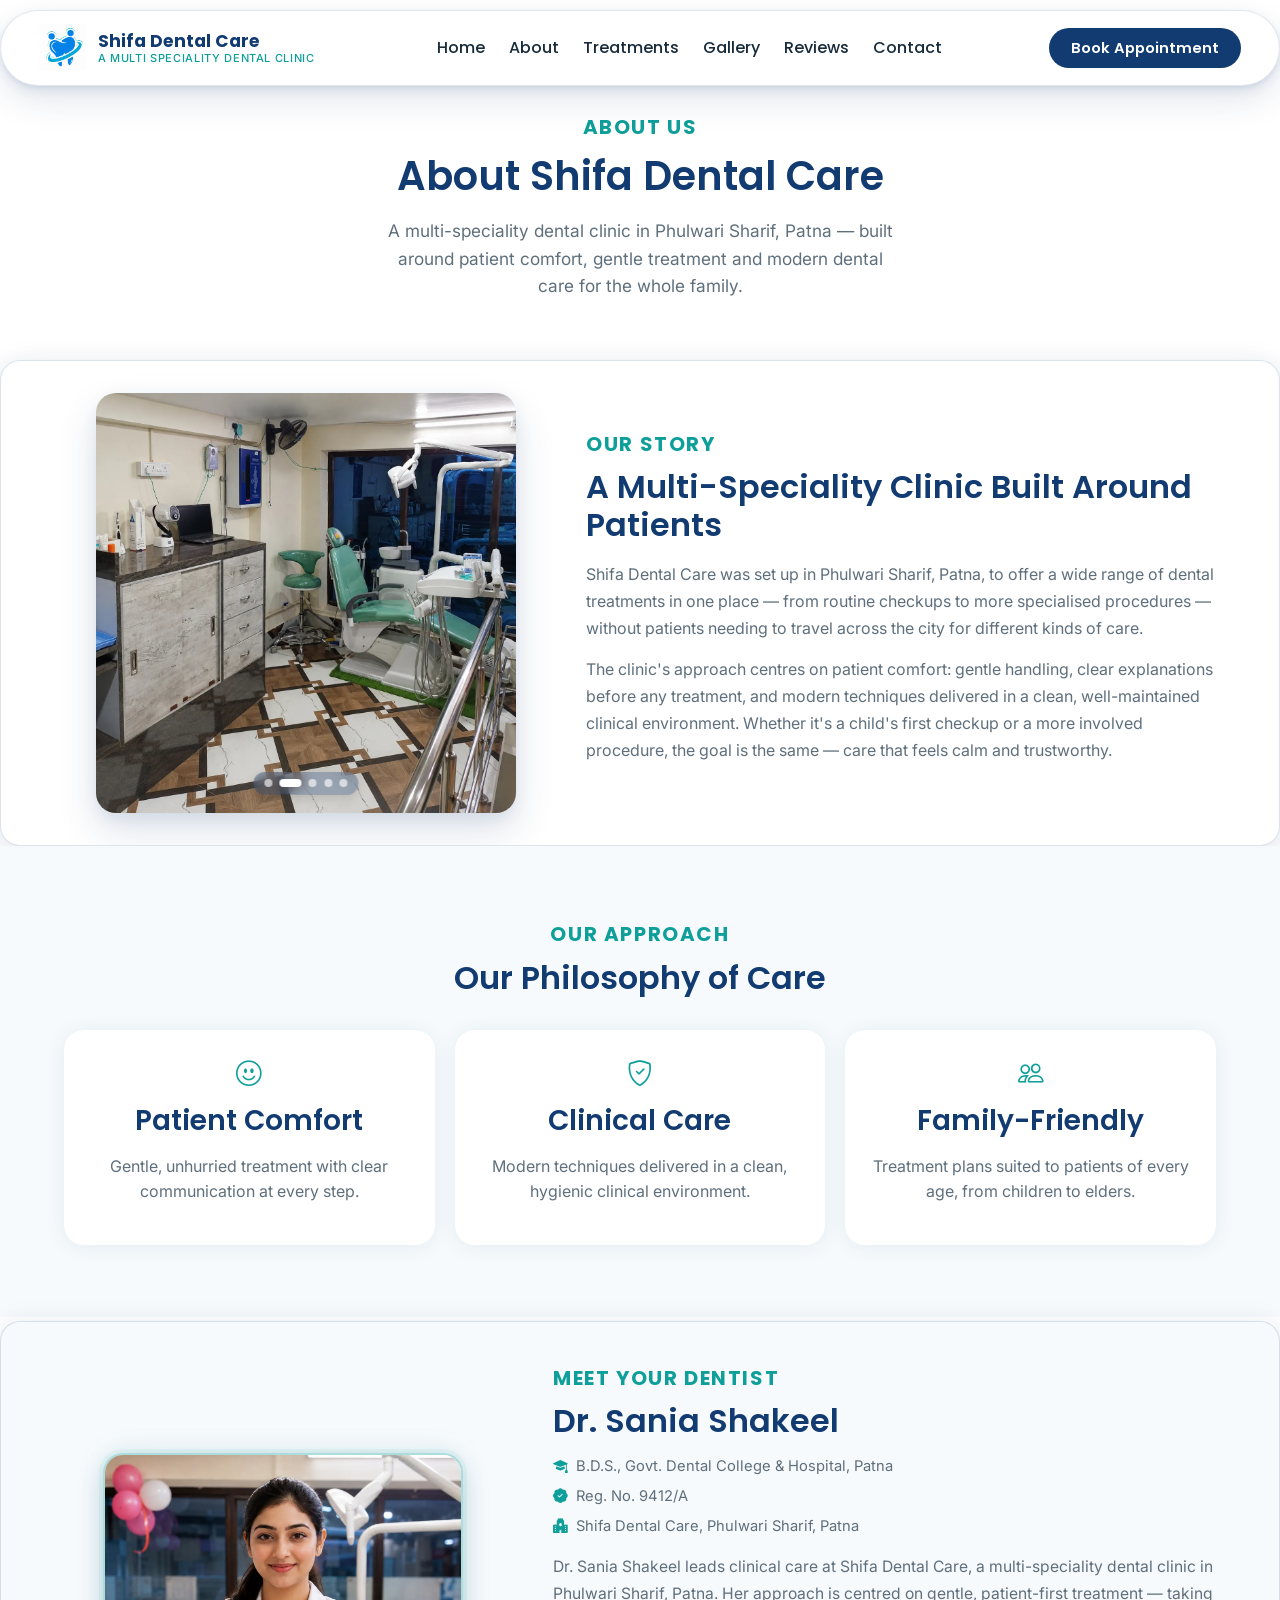
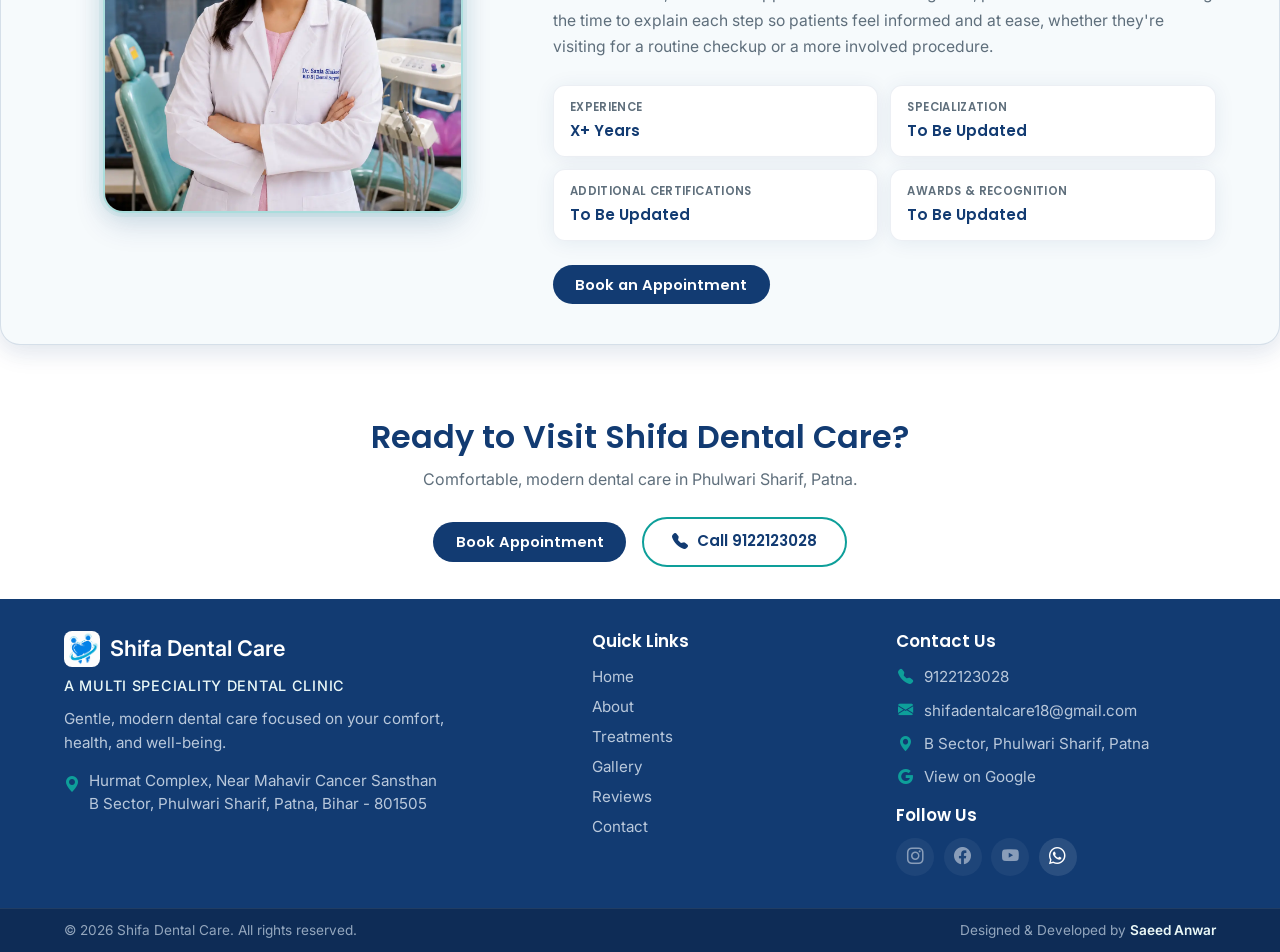
==== commit bef28957: "Update Open Graph image URLs in about.html" ====
--- a/about.html
+++ b/about.html
@@ -17,8 +17,8 @@
   <meta property="og:title" content="About Shifa Dental Care & Dr. Sania Shakeel | Phulwari Sharif, Patna">
   <meta property="og:description" content="Learn about Shifa Dental Care and Dr. Sania Shakeel, B.D.S., providing comfortable and modern multi-speciality dental care in Phulwari Sharif, Patna.">
   <meta property="og:url" content="https://saeed8271.github.io/shifa_dental_care/about.html">
-  <meta property="og:image" content="https://saeed8271.github.io/shifa_dental_care/images/logo/shifa-dental-care-logo.png">
-  <meta property="og:image:alt" content="Family receiving dental care at Shifa Dental Care in Phulwari Sharif, Patna">
+  <meta property="og:image" content="https://github.com/Saeed8271/Shifa-Dental-Care/blob/main/images/logo/shifa-dental-care-logo.png">
+  <meta property="og:image:alt" content="logo of Shifa Dental Care in Phulwari Sharif, Patna">
   <meta property="og:image:type" content="image/png">
   <meta property="og:image:width" content="1254">
   <meta property="og:image:height" content="1254">
@@ -259,4 +259,4 @@
   <script src="js/appointment.js"></script>
   <script src="js/main.js"></script>
 </body>
-</html>+</html>
--- a/css/components.css
+++ b/css/components.css
@@ -18,12 +18,12 @@
 
 
 /* ---------------------------------------------------------
-   Navbar — Floating Premium Animation
+   Navbar — Floating Capsule (Slim)
    --------------------------------------------------------- */
 
 .site-navbar {
-  width: calc(100% - 3rem);
-  margin: 0.75rem auto 1.35rem auto;
+  width: auto;
+  margin: 0 auto;
 
   background: var(--color-white);
 
@@ -31,23 +31,98 @@
   border-radius: 999px;
 
   box-shadow:
-    0 18px 45px rgba(18, 59, 114, 0.14),
-    0 8px 20px rgba(18, 59, 114, 0.09),
-    0 2px 6px rgba(18, 59, 114, 0.08);
-
-  padding-top: 0.9rem;
-  padding-bottom: 0.9rem;
-
-  position: sticky;
+    0 14px 34px rgba(18, 59, 114, 0.12),
+    0 5px 14px rgba(18, 59, 114, 0.08),
+    0 2px 5px rgba(18, 59, 114, 0.07);
+
+  padding-top: 0.55rem;
+  padding-bottom: 0.55rem;
+
+  /* `position: sticky` isn't holding on this site (some ancestor
+     is quietly breaking it), so the navbar is pinned with
+     `fixed` instead — this always stays put regardless of any
+     parent element's overflow/transform settings. Because
+     `fixed` takes the navbar out of the normal document flow,
+     the matching space is reserved separately via `body`
+     padding-top below (kept in sync precisely by JS in main.js). */
+  position: fixed;
+  top: 0.6rem;
+  left: 0;
+  right: 0;
 
   z-index: 1000;
 
   transition:
     box-shadow 0.35s ease,
     transform 0.35s ease,
-    border-color 0.35s ease;
+    border-color 0.35s ease,
+    width 0.35s ease,
+    top 0.35s ease,
+    margin 0.35s ease,
+    border-radius 0.35s ease;
 
   animation: navbarEnter 0.6s cubic-bezier(0.22, 1, 0.36, 1) both;
+}
+
+
+/* ---------------------------------------------------------
+   Navbar Spacing Fallback
+
+   Since the navbar is `position: fixed` (out of normal flow),
+   the page needs reserved space at the top so content doesn't
+   render underneath it. These values approximate the navbar's
+   rendered height at each breakpoint as a safe fallback for the
+   first paint — main.js (initNavbarScrollState) then measures
+   the real navbar and sets this precisely.
+   --------------------------------------------------------- */
+
+body {
+  padding-top: 78px;
+}
+
+@media (max-width: 991.98px) {
+  body {
+    padding-top: 68px;
+  }
+}
+
+@media (max-width: 575.98px) {
+  body {
+    padding-top: 58px;
+  }
+}
+
+
+/* ---------------------------------------------------------
+   Navbar — Full-Width "Stuck" State
+
+   Added via JS (initNavbarScrollState in main.js) once the
+   page has been scrolled, so the floating capsule turns into
+   a full-width bar that stays fixed at the top and covers the
+   entire width of the screen on both desktop and mobile.
+
+   This selector has higher specificity than the plain
+   `.site-navbar` rule (including inside the tablet/mobile
+   breakpoints below), so one rule here is enough to override
+   the capsule shape at every screen size.
+   --------------------------------------------------------- */
+
+.site-navbar.is-scrolled {
+  top: 0;
+  width: 100%;
+  margin: 0;
+  border-radius: 0;
+  border-left: none;
+  border-right: none;
+  border-top: none;
+
+  box-shadow:
+    0 8px 24px rgba(18, 59, 114, 0.12),
+    0 2px 8px rgba(18, 59, 114, 0.08);
+}
+
+.site-navbar.is-scrolled:hover {
+  transform: none;
 }
 
 
@@ -59,9 +134,9 @@
   transform: translateY(-2px);
 
   box-shadow:
-    0 22px 50px rgba(18, 59, 114, 0.17),
-    0 10px 24px rgba(18, 59, 114, 0.10),
-    0 3px 8px rgba(18, 59, 114, 0.08);
+    0 18px 40px rgba(18, 59, 114, 0.15),
+    0 7px 18px rgba(18, 59, 114, 0.09),
+    0 2px 6px rgba(18, 59, 114, 0.08);
 
   border-color: rgba(18, 59, 114, 0.16);
 }
@@ -538,13 +613,12 @@
   .site-navbar {
     width: calc(100% - 2rem);
 
-    margin-top: 0.65rem;
-    margin-bottom: 1rem;
+    top: 0.5rem;
 
     border-radius: 2rem;
 
-    padding-top: 0.75rem;
-    padding-bottom: 0.75rem;
+    padding-top: 0.45rem;
+    padding-bottom: 0.45rem;
   }
 
 
@@ -570,13 +644,12 @@
   .site-navbar {
     width: calc(100% - 1rem);
 
-    margin-top: 0.5rem;
-    margin-bottom: 0.75rem;
+    top: 0.4rem;
 
     border-radius: 1.5rem;
 
-    padding-top: 0.6rem;
-    padding-bottom: 0.6rem;
+    padding-top: 0.4rem;
+    padding-bottom: 0.4rem;
   }
 
 
@@ -646,9 +719,9 @@
    --------------------------------------------------------- */
 
 .hero-section {
-  width: calc(100% - 200px);
-  max-width: 1580px;
+  width: auto;
   margin-inline: auto;
+  margin-top: 10px;
 
   background: linear-gradient(
     180deg,
@@ -2050,4 +2123,222 @@
   color: var(--color-text-muted);
 
   font-size: 0.94rem;
+}
+
+
+/* =========================================================
+   HOMEPAGE REVIEWS SLIDER
+   ---------------------------------------------------------
+   #reviews-grid also carries the shared ".reviews-grid"
+   multi-column grid class used by the other homepage
+   previews (services, gallery, why-choose). reviews.js
+   no longer renders individual cards straight into that
+   grid — it renders exactly two children, ".reviews-slider"
+   and ".reviews-slider-dots" — so the grid layout has to be
+   switched off here. The ID selector below always outranks
+   the shared ".reviews-grid" class, at every breakpoint,
+   without touching that shared class itself.
+
+   Everything else in this section is scoped under
+   ".reviews-slider" so it can never affect the full Reviews
+   page, which uses a completely separate ".reviews-page"
+   structure defined in reviews.css.
+
+   Base rules here are the desktop defaults (3 cards per
+   view, matching cardsPerView() in reviews.js). Tablet and
+   mobile overrides live in responsive.css, alongside the
+   rest of this component's breakpoints.
+   ========================================================= */
+
+#reviews-grid {
+  display: block;
+}
+
+
+/* ---------------------------------------------------------
+   Slider viewport
+   --------------------------------------------------------- */
+
+.reviews-slider {
+  position: relative;
+
+  width: 100%;
+
+  overflow: hidden;
+}
+
+
+/* ---------------------------------------------------------
+   Sliding track
+   --------------------------------------------------------- */
+
+.reviews-slider-track {
+  display: flex;
+  align-items: stretch;
+
+  gap: var(--space-lg);
+}
+
+
+/* ---------------------------------------------------------
+   Individual slide (desktop: 3 per view)
+   --------------------------------------------------------- */
+
+.reviews-slider-slide {
+  flex: 0 0 calc((100% - (2 * var(--space-lg))) / 3);
+
+  min-width: 0;
+}
+
+
+/* ---------------------------------------------------------
+   Review card
+   --------------------------------------------------------- */
+
+.reviews-slider-slide .review-card {
+  position: relative;
+
+  height: 100%;
+
+  display: flex;
+  flex-direction: column;
+
+  padding: var(--space-lg);
+
+  background-color: var(--color-white);
+
+  border: 1px solid rgba(13, 148, 136, 0.12);
+
+  border-radius: var(--radius-lg);
+
+  box-shadow: var(--shadow-card);
+}
+
+
+.reviews-slider-slide .review-card::before {
+  content: "\201C";
+
+  position: absolute;
+
+  top: 0.45rem;
+  right: 1.1rem;
+
+  font-family: Georgia, serif;
+
+  font-size: 4rem;
+
+  line-height: 1;
+
+  opacity: 0.08;
+
+  pointer-events: none;
+}
+
+
+.reviews-slider-slide .review-card-stars {
+  display: flex;
+  align-items: center;
+
+  gap: 0.2rem;
+
+  margin-bottom: var(--space-sm);
+
+  font-size: 1rem;
+
+  letter-spacing: 0.08rem;
+
+  color: #f59e0b;
+}
+
+
+.reviews-slider-slide .review-card-text {
+  margin: 0;
+
+  color: var(--color-text-muted);
+
+  font-family: var(--font-body);
+
+  font-size: 0.95rem;
+
+  line-height: 1.75;
+
+  flex-grow: 1;
+}
+
+
+.reviews-slider-slide .review-card-name {
+  margin: var(--space-md) 0 0;
+
+  padding-top: var(--space-sm);
+
+  border-top: 1px solid rgba(15, 23, 42, 0.08);
+
+  font-family: var(--font-heading);
+
+  font-size: 0.9rem;
+
+  font-weight: 600;
+
+  color: var(--color-text-primary);
+}
+
+
+.reviews-slider-slide .review-card-name span {
+  font-family: var(--font-body);
+
+  font-size: 0.78rem;
+
+  font-weight: 400;
+
+  color: var(--color-text-muted);
+}
+
+
+/* ---------------------------------------------------------
+   Dot navigation
+   --------------------------------------------------------- */
+
+.reviews-slider-dots {
+  display: flex;
+
+  align-items: center;
+  justify-content: center;
+
+  gap: 0.5rem;
+
+  margin-top: var(--space-lg);
+}
+
+
+.reviews-slider-dots button {
+  width: 8px;
+  height: 8px;
+
+  padding: 0;
+  border: none;
+
+  border-radius: 50%;
+
+  background-color: rgba(13, 148, 136, 0.25);
+
+  cursor: pointer;
+
+  transition:
+    width 0.3s ease,
+    background-color 0.3s ease,
+    transform 0.3s ease;
+}
+
+
+.reviews-slider-dots button:hover {
+  transform: scale(1.15);
+}
+
+
+.reviews-slider-dots button.active {
+  width: 22px;
+
+  border-radius: 999px;
+
+  background-color: var(--color-teal);
 }
--- a/css/about.css
+++ b/css/about.css
@@ -17,13 +17,32 @@
 
 
 /* =========================================================
+   ABOUT PAGE HERO
+
+   Every other inner page (Treatments, Gallery, Reviews,
+   Contact) uses the shared `.treatment-hero` class, which
+   already has its own top padding built in. This page's hero
+   uses a unique `.about-page-hero` class that never had that
+   padding added — it was only relying on the (now fixed-
+   position) navbar's reserved space, so the heading sat right
+   at the edge of the navbar instead of clearing it. Matching
+   the same top padding used by `.treatment-hero` elsewhere.
+   ========================================================= */
+
+.about-page-hero {
+  padding-top: var(--space-md);
+  padding-bottom: var(--space-lg);
+}
+
+
+/* =========================================================
    ABOUT SHIFA DENTAL CARE
    ========================================================= */
 
 .about-section {
-  margin-top: var(--space-md);
-
-  width: calc(100% - 200px);
+  margin-top: 4px;
+
+  width: auto;
 
   margin-inline: auto;
 
@@ -400,7 +419,8 @@
    --------------------------------------------------------- */
 
 .doctor-section.site-section {
-  padding-top: 2.5rem;
+  width: auto;
+  margin-top: 4px;
 
   padding-bottom: 2.5rem;
 }
--- a/css/responsive.css
+++ b/css/responsive.css
@@ -8,6 +8,7 @@
    Component visual design lives in:
    - components.css
    - reviews.css
+   - treatments.css
 
    This file controls:
    - Layout changes
@@ -454,7 +455,6 @@
 
   /* =======================================================
      MOBILE - ABOUT PAGE HERO
-     -------------------------------------------------------
      ======================================================= */
 
   .about-page-hero {
@@ -662,10 +662,7 @@
 
 
   /* -------------------------------------------------------
-     1. Book an Appointment
-     -------------------------------------------------------
-     Sits directly below the philosophy card slider, with
-     its own bottom margin before the doctor profile starts.
+     Book an Appointment
      ------------------------------------------------------- */
 
   .doctor-content .about-actions {
@@ -774,10 +771,7 @@
 
 
   /* -------------------------------------------------------
-     6. Full Profile — Experience, Specialization,
-        Additional Certifications, Awards & Recognition
-     -------------------------------------------------------
-     Shown in full on mobile (previously hidden).
+     Full Profile
      ------------------------------------------------------- */
 
   .doctor-content .doctor-placeholder-grid {
@@ -896,6 +890,10 @@
 
   /* =======================================================
      MOBILE - SHOW ONLY 6 TREATMENTS
+     -------------------------------------------------------
+     This applies to the HOMEPAGE preview only.
+
+     The treatment page overrides this rule below.
      ======================================================= */
 
   .service-grid .service-card:nth-child(n + 7) {
@@ -1006,6 +1004,32 @@
   }
 
 
+  /* -------------------------------------------------------
+     MOBILE - REVIEWS SLIDER
+     ---------------------------------------------------------
+     1 card per view (matches cardsPerView() in reviews.js).
+     ------------------------------------------------------- */
+
+  .reviews-slider-track {
+    gap: var(--space-sm);
+  }
+
+
+  .reviews-slider-slide {
+    flex-basis: 100%;
+  }
+
+
+  .reviews-slider-slide .review-card {
+    padding: var(--space-md);
+  }
+
+
+  .reviews-slider-dots {
+    margin-top: var(--space-md);
+  }
+
+
   /* =======================================================
      MOBILE - OTHER SINGLE-COLUMN GRIDS
      ======================================================= */
@@ -1249,6 +1273,25 @@
     font-size: 0.85rem;
 
     white-space: nowrap;
+  }
+
+
+  /* =======================================================
+     MOBILE - CONTACT PAGE
+     -------------------------------------------------------
+     Same doubled-padding issue as the tablet/desktop fix in
+     contact.css, just re-tightened for the smaller mobile
+     gap. Scoped under ".contact-page" only — does not touch
+     ".site-section" or ".treatment-hero" used on other pages.
+     ======================================================= */
+
+  .contact-page .treatment-hero {
+    padding-bottom: 1.75rem;
+  }
+
+
+  .contact-page .site-section + .site-section {
+    padding-top: 1rem !important;
   }
 
 
@@ -1682,6 +1725,22 @@
 
 
   /* =======================================================
+     TABLET - REVIEWS SLIDER
+     -------------------------------------------------------
+     2 cards per view (matches cardsPerView() in reviews.js).
+     ======================================================= */
+
+  .reviews-slider-track {
+    gap: var(--space-md);
+  }
+
+
+  .reviews-slider-slide {
+    flex-basis: calc((100% - var(--space-md)) / 2);
+  }
+
+
+  /* =======================================================
      TABLET - LOCATION PREVIEW
      ======================================================= */
 
@@ -1758,6 +1817,15 @@
   /* =======================================================
      DESKTOP HERO
      ======================================================= */
+
+  .hero-section {
+    /* The side-by-side desktop layout doesn't need as much
+       breathing room above it as the stacked mobile/tablet
+       version — the base --space-2xl padding was leaving a
+       noticeably large empty gap above the heading here. */
+    padding-top: var(--space-lg);
+  }
+
 
   .hero-section .hero-grid {
     display: flex;
@@ -1940,7 +2008,6 @@
     border-radius: var(--radius-lg);
   }
 
-
 }
 
 
@@ -2000,7 +2067,6 @@
    ========================================================= */
 
 @media (prefers-reduced-motion: reduce) {
-
 
   *,
   *::before,
@@ -2022,12 +2088,6 @@
   }
 
 
-  /*
-     About philosophy slider:
-     JavaScript controls the movement, so reduced-motion
-     users should not receive automatic movement.
-  */
-
   .about-philosophy-grid {
     scroll-behavior: auto !important;
   }
@@ -2047,11 +2107,13 @@
 .about-page-hero {
   text-align: center;
 }
+
 
 .about-page-hero .container,
 .about-page-hero .site-container {
   text-align: center;
 }
+
 
 .about-page-hero .section-eyebrow,
 .about-page-hero h1,
@@ -2075,8 +2137,8 @@
 /* =========================================================
    DESKTOP + TABLET
    >= 576px
-   ---------------------------------------------------------
-   Reduce the empty space above "Our Approach".
+
+   Reduce empty space above "Our Approach".
    ========================================================= */
 
 @media (min-width: 576px) {
@@ -2098,8 +2160,6 @@
 
   /* =======================================================
      PHILOSOPHY SECTION SPACING
-     -------------------------------------------------------
-     Remove excessive space above "Our Approach".
      ======================================================= */
 
   .about-philosophy-grid {
@@ -2117,11 +2177,6 @@
   }
 
 
-  /*
-     The philosophy section itself should start closer
-     to the previous section.
-  */
-
   .about-philosophy-grid {
     padding-top: 0;
   }
@@ -2129,8 +2184,6 @@
 
   /* =======================================================
      PHILOSOPHY CARDS
-     -------------------------------------------------------
-     One card visible at a time on mobile.
      ======================================================= */
 
   .about-philosophy-card {
@@ -2179,9 +2232,1614 @@
      PHILOSOPHY SECTION HEADING
      ======================================================= */
 
-  .about-philosophy-grid
-  + * {
+  .about-philosophy-grid + * {
     margin-top: 0;
   }
 
+}
+
+
+/* =========================================================
+   TREATMENTS PAGE ONLY
+   =========================================================
+
+   IMPORTANT:
+   These rules apply ONLY when treatments.html uses:
+
+       <main id="main-content" class="treatments-page">
+
+   Therefore these changes do NOT affect:
+   - Homepage
+   - About page
+   - Contact page
+   - Gallery page
+
+   Treatment page changes:
+   1. Reduce space below treatment hero
+   2. Reduce space before treatment cards
+   3. Show ALL treatment cards on mobile
+   4. Center the CTA
+   5. Fix Call / WhatsApp buttons
+   ========================================================= */
+
+
+/* =========================================================
+   TREATMENTS PAGE - HERO SPACING
+   ========================================================= */
+
+.treatments-page .treatment-hero {
+  padding-bottom: 1.5rem;
+}
+
+
+.treatments-page .treatment-hero .hero-lead {
+  margin-bottom: 0;
+}
+
+
+.treatments-page main > .site-section,
+.treatments-page > .site-section {
+  padding-top: 1.5rem;
+}
+
+
+/* =========================================================
+   TREATMENTS PAGE - CTA
+   ========================================================= */
+
+.treatments-page .final-cta-section {
+  text-align: center;
+}
+
+
+.treatments-page .final-cta-section .container,
+.treatments-page .final-cta-section .site-container {
+  display: flex;
+
+  flex-direction: column;
+
+  align-items: center;
+
+  justify-content: center;
+
+  text-align: center;
+}
+
+
+.treatments-page .final-cta-section h2 {
+  width: 100%;
+
+  max-width: 700px;
+
+  margin-left: auto;
+  margin-right: auto;
+
+  text-align: center;
+}
+
+
+.treatments-page .final-cta-section p {
+  width: 100%;
+
+  max-width: 600px;
+
+  margin-left: auto;
+  margin-right: auto;
+
+  text-align: center;
+}
+
+
+.treatments-page .final-cta-actions {
+  display: flex;
+
+  align-items: center;
+
+  justify-content: center;
+
+  flex-wrap: wrap;
+
+  width: 100%;
+
+  max-width: 850px;
+
+  gap: 0.75rem;
+
+  margin-left: auto;
+  margin-right: auto;
+
+  text-align: center;
+}
+
+
+.treatments-page .final-cta-actions .btn {
+  display: inline-flex;
+
+  align-items: center;
+
+  justify-content: center;
+
+  gap: 0.45rem;
+
+  min-width: 200px;
+
+  min-height: 48px;
+
+  margin: 0;
+
+  white-space: nowrap;
+}
+
+
+.treatments-page .final-cta-actions .btn i {
+  display: inline-flex;
+
+  align-items: center;
+  justify-content: center;
+
+  flex: 0 0 auto;
+
+  line-height: 1;
+}
+
+
+/* =========================================================
+   TREATMENTS PAGE - MOBILE
+   < 576px
+   ========================================================= */
+
+@media (max-width: 575.98px) {
+
+
+  /* =======================================================
+     MOBILE HERO SPACING
+     ======================================================= */
+
+  .treatments-page .treatment-hero {
+    padding-top: 1.5rem;
+
+    padding-bottom: 0.5rem;
+  }
+
+
+  .treatments-page .treatment-hero .section-eyebrow {
+    margin-bottom: 0.5rem;
+  }
+
+
+  .treatments-page .treatment-hero h1 {
+    margin-bottom: 0.65rem;
+
+    line-height: 1.25;
+  }
+
+
+  .treatments-page .treatment-hero .hero-lead {
+    margin-bottom: 0;
+
+    line-height: 1.55;
+  }
+
+
+  /* =======================================================
+     MOBILE TREATMENT GRID SPACING
+     ======================================================= */
+
+  .treatments-page > .site-section {
+    padding-top: 0.5rem !important;
+
+    padding-bottom: 1.25rem !important;
+  }
+
+
+  /* =======================================================
+     MOBILE - SHOW ALL TREATMENTS
+     ======================================================= */
+
+  .treatments-page .service-grid .service-card:nth-child(n + 7) {
+    display: flex !important;
+  }
+
+
+  .treatments-page #treatments-full-grid .service-card {
+    display: flex;
+  }
+
+
+  /* =======================================================
+     MOBILE TREATMENT CTA
+     ======================================================= */
+
+  .treatments-page .final-cta-section {
+    padding-top: 2rem;
+
+    padding-bottom: 2rem;
+
+    text-align: center;
+  }
+
+
+  .treatments-page .final-cta-section .container,
+  .treatments-page .final-cta-section .site-container {
+    width: 100%;
+
+    padding-left: 1rem;
+    padding-right: 1rem;
+  }
+
+
+  .treatments-page .final-cta-section h2 {
+    max-width: 360px;
+
+    margin-left: auto;
+    margin-right: auto;
+
+    margin-bottom: 0.75rem;
+
+    text-align: center;
+  }
+
+
+  .treatments-page .final-cta-section p {
+    max-width: 340px;
+
+    margin-left: auto;
+    margin-right: auto;
+
+    margin-bottom: 1.25rem;
+
+    text-align: center;
+  }
+
+
+  .treatments-page .final-cta-actions {
+    display: flex;
+
+    flex-direction: column;
+
+    align-items: center;
+
+    justify-content: center;
+
+    width: 100%;
+
+    max-width: 340px;
+
+    gap: 0.7rem;
+
+    margin-left: auto;
+    margin-right: auto;
+  }
+
+
+  .treatments-page .final-cta-actions .btn {
+    display: inline-flex;
+
+    align-items: center;
+
+    justify-content: center;
+
+    width: 100%;
+
+    max-width: 320px;
+
+    min-width: 0;
+
+    min-height: 48px;
+
+    margin: 0;
+
+    padding: 0.7rem 1rem;
+
+    text-align: center;
+
+    white-space: nowrap;
+  }
+
+
+  .treatments-page .final-cta-actions .btn i {
+    flex: 0 0 auto;
+
+    line-height: 1;
+  }
+
+}
+
+
+/* =========================================================
+   TREATMENTS PAGE - TABLET
+   576px - 991px
+   ========================================================= */
+
+@media (min-width: 576px) and (max-width: 991.98px) {
+
+
+  /* =======================================================
+     TABLET HERO SPACING
+     ======================================================= */
+
+  .treatments-page .treatment-hero {
+    padding-bottom: 1.25rem;
+  }
+
+
+  .treatments-page .treatment-hero .hero-lead {
+    margin-bottom: 0;
+  }
+
+
+  .treatments-page > .site-section {
+    padding-top: 1.25rem;
+  }
+
+
+  /* =======================================================
+     TABLET CTA
+     ======================================================= */
+
+  .treatments-page .final-cta-actions {
+    max-width: 700px;
+
+    justify-content: center;
+  }
+
+
+  .treatments-page .final-cta-actions .btn {
+    min-width: 180px;
+  }
+
+}
+
+
+/* =========================================================
+   TREATMENTS PAGE - DESKTOP
+   >= 992px
+   ========================================================= */
+
+@media (min-width: 992px) {
+
+
+  /* =======================================================
+     DESKTOP HERO SPACING
+     ======================================================= */
+
+  .treatments-page .treatment-hero {
+    padding-bottom: 1.5rem;
+  }
+
+
+  .treatments-page .treatment-hero .hero-lead {
+    margin-bottom: 0;
+  }
+
+
+  .treatments-page > .site-section {
+    padding-top: 1.5rem;
+  }
+
+
+  /* =======================================================
+     DESKTOP CTA
+     ======================================================= */
+
+  .treatments-page .final-cta-actions {
+    max-width: 850px;
+
+    justify-content: center;
+  }
+
+
+  .treatments-page .final-cta-actions .btn {
+    min-width: 200px;
+
+    min-height: 48px;
+  }
+
+}
+
+
+/* =========================================================
+   GALLERY PAGE ONLY
+   =========================================================
+
+   IMPORTANT:
+   These rules apply ONLY when gallery.html uses:
+
+       <main id="main-content" class="gallery-page">
+
+   Therefore these changes do NOT affect:
+   - Homepage
+   - About page
+   - Treatments page
+   - Contact page
+
+   Gallery page changes:
+   1. Reduce large empty space below the hero-lead
+   2. Bring gallery images closer to the hero
+   3. Reduce the space after the gallery note
+   4. Reduce unnecessary space before the CTA
+   5. Center the CTA content
+   6. Match Call / Book Appointment button styling
+   ========================================================= */
+
+
+/* =========================================================
+   GALLERY PAGE - GENERAL HERO SPACING
+   ========================================================= */
+
+.gallery-page .treatment-hero {
+  padding-bottom: 1.25rem;
+}
+
+
+.gallery-page .treatment-hero .hero-lead {
+  margin-bottom: 0;
+}
+
+
+/* =========================================================
+   GALLERY PAGE - GALLERY SECTION SPACING
+   =========================================================
+
+   The gallery images should start closer to the hero.
+   The note below the gallery should also not create a
+   large amount of unnecessary space before the CTA.
+   ========================================================= */
+
+.gallery-page > .site-section {
+  padding-top: 1.25rem;
+  padding-bottom: 0.75rem;
+}
+
+
+.gallery-page .hours-note {
+  margin-top: 1rem !important;
+  margin-bottom: 0.5rem !important;
+}
+
+
+/* =========================================================
+   GALLERY PAGE - CTA
+   ========================================================= */
+
+.gallery-page .final-cta-section {
+  text-align: center;
+
+  margin-top: 1rem;
+
+  margin-bottom: var(--space-lg);
+}
+
+
+.gallery-page .final-cta-section .container,
+.gallery-page .final-cta-section .site-container {
+  display: flex;
+
+  flex-direction: column;
+
+  align-items: center;
+
+  justify-content: center;
+
+  text-align: center;
+}
+
+
+.gallery-page .final-cta-section h2 {
+  width: 100%;
+
+  max-width: 700px;
+
+  margin-left: auto;
+  margin-right: auto;
+
+  text-align: center;
+}
+
+
+.gallery-page .final-cta-section p {
+  width: 100%;
+
+  max-width: 600px;
+
+  margin-left: auto;
+  margin-right: auto;
+
+  text-align: center;
+}
+
+
+.gallery-page .final-cta-section .final-cta-actions {
+  display: flex;
+
+  align-items: center;
+
+  justify-content: center;
+
+  flex-wrap: wrap;
+
+  width: 100%;
+
+  max-width: 850px;
+
+  gap: 0.75rem;
+
+  margin-left: auto;
+  margin-right: auto;
+
+  text-align: center;
+}
+
+
+/* =========================================================
+   GALLERY PAGE - CTA BUTTONS
+   Match the redesigned About / Treatment CTA
+   ========================================================= */
+
+.gallery-page .final-cta-section .final-cta-actions .btn {
+  display: inline-flex;
+
+  align-items: center;
+
+  justify-content: center;
+
+  gap: 0.45rem;
+
+  min-width: 200px;
+
+  min-height: 48px;
+
+  margin: 0;
+
+  padding: 0.7rem 1.5rem;
+
+  white-space: nowrap;
+}
+
+
+.gallery-page .final-cta-section .final-cta-actions .btn i {
+  display: inline-flex;
+
+  align-items: center;
+  justify-content: center;
+
+  flex: 0 0 auto;
+
+  line-height: 1;
+}
+
+
+/* =========================================================
+   GALLERY PAGE - CALL BUTTON
+   Redesigned to match About / Treatment CTA
+   ========================================================= */
+
+.gallery-page .final-cta-section .btn-clinic-outline-light {
+  display: inline-flex;
+
+  align-items: center;
+
+  justify-content: center;
+
+  gap: 0.55rem;
+
+  padding: 0.7rem 1.75rem;
+
+  border: 2px solid var(--color-teal);
+
+  border-radius: 999px;
+
+  background-color: transparent;
+
+  color: var(--color-deep-blue);
+
+  font-family: var(--font-heading);
+
+  font-weight: 600;
+
+  font-size: 0.95rem;
+
+  transition:
+    background-color 0.25s ease,
+    color 0.25s ease,
+    transform 0.25s ease,
+    box-shadow 0.25s ease;
+}
+
+
+.gallery-page .final-cta-section .btn-clinic-outline-light i {
+  font-size: 1rem;
+
+  transition: transform 0.25s ease;
+}
+
+
+.gallery-page .final-cta-section .btn-clinic-outline-light:hover {
+  background-color: var(--color-teal);
+
+  color: var(--color-white);
+
+  transform: translateY(-2px);
+
+  box-shadow:
+    0 10px 22px rgba(14, 159, 154, 0.25);
+}
+
+
+.gallery-page .final-cta-section .btn-clinic-outline-light:hover i {
+  transform: scale(1.1);
+}
+
+
+/* =========================================================
+   GALLERY PAGE - MOBILE
+   < 576px
+   ========================================================= */
+
+@media (max-width: 575.98px) {
+
+
+  /* =======================================================
+     MOBILE GALLERY HERO SPACING
+     =======================================================
+
+     Reduce the large empty space immediately below the
+     hero-lead.
+     ======================================================= */
+
+  .gallery-page .treatment-hero {
+    padding-top: 1.5rem;
+
+    padding-bottom: 0.35rem;
+  }
+
+
+  .gallery-page .treatment-hero .section-eyebrow {
+    margin-bottom: 0.5rem;
+  }
+
+
+  .gallery-page .treatment-hero h1 {
+    margin-bottom: 0.65rem;
+
+    line-height: 1.25;
+  }
+
+
+  .gallery-page .treatment-hero .hero-lead {
+    margin-bottom: 0;
+
+    line-height: 1.55;
+  }
+
+
+  /* =======================================================
+     MOBILE GALLERY GRID SECTION
+     =======================================================
+
+     Bring gallery images closer to the hero.
+     ======================================================= */
+
+  .gallery-page > .site-section {
+    padding-top: 0.35rem !important;
+
+    padding-bottom: 0.5rem !important;
+  }
+
+
+  /* =======================================================
+     MOBILE GALLERY NOTE
+     =======================================================
+
+     Reduce the small extra space after:
+     "More clinic photos will be added here over time."
+     ======================================================= */
+
+  .gallery-page .hours-note {
+    margin-top: 0.75rem !important;
+
+    margin-bottom: 0.25rem !important;
+
+    line-height: 1.4;
+  }
+
+
+  /* =======================================================
+     MOBILE GALLERY CTA
+     ======================================================= */
+
+  .gallery-page .final-cta-section {
+    padding-top: 1.5rem;
+
+    padding-bottom: 1.75rem;
+
+    margin-top: 0;
+
+    margin-bottom: 0;
+
+    text-align: center;
+  }
+
+
+  .gallery-page .final-cta-section .container,
+  .gallery-page .final-cta-section .site-container {
+    width: 100%;
+
+    padding-left: 1rem;
+    padding-right: 1rem;
+  }
+
+
+  .gallery-page .final-cta-section h2 {
+    width: 100%;
+
+    max-width: 360px;
+
+    margin-left: auto;
+    margin-right: auto;
+
+    margin-bottom: 0.75rem;
+
+    text-align: center;
+  }
+
+
+  .gallery-page .final-cta-section p {
+    width: 100%;
+
+    max-width: 340px;
+
+    margin-left: auto;
+    margin-right: auto;
+
+    margin-bottom: 1.25rem;
+
+    text-align: center;
+  }
+
+
+  /* =======================================================
+     MOBILE CTA BUTTON GROUP
+     ======================================================= */
+
+  .gallery-page .final-cta-section .final-cta-actions {
+    display: flex;
+
+    flex-direction: column;
+
+    align-items: center;
+
+    justify-content: center;
+
+    width: 100%;
+
+    max-width: 340px;
+
+    gap: 0.7rem;
+
+    margin-left: auto;
+    margin-right: auto;
+  }
+
+
+  /* =======================================================
+     MOBILE CTA BUTTONS
+     ======================================================= */
+
+  .gallery-page .final-cta-section .final-cta-actions .btn {
+    display: inline-flex;
+
+    align-items: center;
+
+    justify-content: center;
+
+    width: 100%;
+
+    max-width: 320px;
+
+    min-width: 0;
+
+    min-height: 48px;
+
+    margin: 0;
+
+    padding: 0.7rem 1rem;
+
+    text-align: center;
+
+    white-space: nowrap;
+  }
+
+
+  .gallery-page .final-cta-section .final-cta-actions .btn i {
+    flex: 0 0 auto;
+
+    line-height: 1;
+  }
+
+
+  .gallery-page .final-cta-section .btn-clinic-outline-light {
+    padding: 0.7rem 1rem;
+  }
+
+}
+
+
+/* =========================================================
+   GALLERY PAGE - TABLET
+   576px - 991px
+   ========================================================= */
+
+@media (min-width: 576px) and (max-width: 991.98px) {
+
+
+  /* =======================================================
+     TABLET GALLERY HERO SPACING
+     ======================================================= */
+
+  .gallery-page .treatment-hero {
+    padding-bottom: 1rem;
+  }
+
+
+  .gallery-page .treatment-hero .hero-lead {
+    margin-bottom: 0;
+  }
+
+
+  /* =======================================================
+     TABLET GALLERY SECTION SPACING
+     ======================================================= */
+
+  .gallery-page > .site-section {
+    padding-top: 1rem;
+
+    padding-bottom: 0.75rem;
+  }
+
+
+  .gallery-page .hours-note {
+    margin-top: 1rem !important;
+
+    margin-bottom: 0.5rem !important;
+  }
+
+
+  /* =======================================================
+     TABLET GALLERY CTA
+     ======================================================= */
+
+  .gallery-page .final-cta-section {
+    padding-top: 1.75rem;
+
+    padding-bottom: 2rem;
+
+    margin-top: 0;
+
+    text-align: center;
+  }
+
+
+  .gallery-page .final-cta-section .final-cta-actions {
+    max-width: 700px;
+
+    justify-content: center;
+  }
+
+
+  .gallery-page .final-cta-section .final-cta-actions .btn {
+    min-width: 180px;
+
+    min-height: 48px;
+  }
+
+}
+
+
+/* =========================================================
+   GALLERY PAGE - DESKTOP
+   >= 992px
+   ========================================================= */
+
+@media (min-width: 992px) {
+
+
+  /* =======================================================
+     DESKTOP GALLERY HERO SPACING
+     ======================================================= */
+
+  .gallery-page .treatment-hero {
+    padding-bottom: 1rem;
+  }
+
+
+  .gallery-page .treatment-hero .hero-lead {
+    margin-bottom: 0;
+  }
+
+
+  /* =======================================================
+     DESKTOP GALLERY SECTION SPACING
+     ======================================================= */
+
+  .gallery-page > .site-section {
+    padding-top: 1rem;
+
+    padding-bottom: 0.75rem;
+  }
+
+
+  .gallery-page .hours-note {
+    margin-top: 1rem !important;
+
+    margin-bottom: 0.5rem !important;
+  }
+
+
+  /* =======================================================
+     DESKTOP GALLERY CTA
+     ======================================================= */
+
+  .gallery-page .final-cta-section {
+    padding-top: 1.75rem;
+
+    padding-bottom: 2rem;
+
+    margin-top: 0;
+
+    text-align: center;
+  }
+
+
+  .gallery-page .final-cta-section .final-cta-actions {
+    max-width: 850px;
+
+    justify-content: center;
+  }
+
+
+  .gallery-page .final-cta-section .final-cta-actions .btn {
+    min-width: 200px;
+
+    min-height: 48px;
+  }
+
+}
+
+/* =========================================================
+   REVIEWS PAGE ONLY
+   =========================================================
+
+   These rules apply ONLY to:
+
+       <main class="reviews-page">
+
+   Therefore they do NOT affect:
+   - Homepage
+   - About page
+   - Treatments page
+   - Gallery page
+   - Contact page
+
+   Reviews CTA:
+   1. Center CTA content
+   2. Keep buttons aligned on desktop/tablet
+   3. Stack buttons neatly on mobile
+   4. Keep Call / WhatsApp buttons consistent
+   5. Maintain comfortable responsive spacing
+   ========================================================= */
+
+
+/* =========================================================
+   REVIEWS PAGE - FINAL CTA
+   ========================================================= */
+
+.reviews-page .final-cta-section {
+  text-align: center;
+
+  margin-top: 0;
+
+  margin-bottom: 0;
+}
+
+
+.reviews-page .final-cta-section .container,
+.reviews-page .final-cta-section .site-container {
+  display: flex;
+
+  flex-direction: column;
+
+  align-items: center;
+
+  justify-content: center;
+
+  text-align: center;
+}
+
+
+.reviews-page .final-cta-section h2 {
+  width: 100%;
+
+  max-width: 700px;
+
+  margin-left: auto;
+  margin-right: auto;
+
+  text-align: center;
+}
+
+
+.reviews-page .final-cta-section p {
+  width: 100%;
+
+  max-width: 600px;
+
+  margin-left: auto;
+  margin-right: auto;
+
+  text-align: center;
+}
+
+
+/* =========================================================
+   REVIEWS CTA - BUTTON GROUP
+   ========================================================= */
+
+.reviews-page .final-cta-actions {
+  display: flex;
+
+  align-items: center;
+
+  justify-content: center;
+
+  flex-wrap: wrap;
+
+  width: 100%;
+
+  max-width: 850px;
+
+  gap: 0.75rem;
+
+  margin-left: auto;
+  margin-right: auto;
+
+  text-align: center;
+}
+
+
+/* =========================================================
+   REVIEWS CTA - ALL BUTTONS
+   ========================================================= */
+
+.reviews-page .final-cta-actions .btn {
+  display: inline-flex;
+
+  align-items: center;
+
+  justify-content: center;
+
+  gap: 0.45rem;
+
+  min-width: 200px;
+
+  min-height: 48px;
+
+  margin: 0;
+
+  padding: 0.7rem 1.5rem;
+
+  white-space: nowrap;
+}
+
+
+.reviews-page .final-cta-actions .btn i {
+  display: inline-flex;
+
+  align-items: center;
+  justify-content: center;
+
+  flex: 0 0 auto;
+
+  line-height: 1;
+}
+
+
+/* =========================================================
+   REVIEWS CTA - CALL / WHATSAPP OUTLINE BUTTON
+   ========================================================= */
+
+.reviews-page .final-cta-section .btn-clinic-outline-light {
+  display: inline-flex;
+
+  align-items: center;
+
+  justify-content: center;
+
+  gap: 0.55rem;
+
+  padding: 0.7rem 1.5rem;
+
+  border: 2px solid var(--color-teal);
+
+  border-radius: 999px;
+
+  background-color: transparent;
+
+  color: var(--color-deep-blue);
+
+  font-family: var(--font-heading);
+
+  font-weight: 600;
+
+  font-size: 0.95rem;
+
+  transition:
+    background-color 0.25s ease,
+    color 0.25s ease,
+    transform 0.25s ease,
+    box-shadow 0.25s ease;
+}
+
+
+.reviews-page .final-cta-section .btn-clinic-outline-light i {
+  font-size: 1rem;
+
+  transition: transform 0.25s ease;
+}
+
+
+.reviews-page .final-cta-section .btn-clinic-outline-light:hover {
+  background-color: var(--color-teal);
+
+  color: var(--color-white);
+
+  transform: translateY(-2px);
+
+  box-shadow:
+    0 10px 22px rgba(14, 159, 154, 0.25);
+}
+
+
+.reviews-page .final-cta-section .btn-clinic-outline-light:hover i {
+  transform: scale(1.1);
+}
+
+
+/* =========================================================
+   REVIEWS PAGE - MOBILE
+   < 576px
+   ========================================================= */
+
+@media (max-width: 575.98px) {
+
+  .reviews-page .final-cta-section {
+    padding-top: 1.5rem;
+
+    padding-bottom: 1.75rem;
+
+    text-align: center;
+  }
+
+
+  .reviews-page .final-cta-section .container,
+  .reviews-page .final-cta-section .site-container {
+    width: 100%;
+
+    padding-left: 1rem;
+    padding-right: 1rem;
+  }
+
+
+  .reviews-page .final-cta-section h2 {
+    width: 100%;
+
+    max-width: 360px;
+
+    margin-left: auto;
+    margin-right: auto;
+
+    margin-bottom: 0.75rem;
+
+    text-align: center;
+  }
+
+
+  .reviews-page .final-cta-section p {
+    width: 100%;
+
+    max-width: 340px;
+
+    margin-left: auto;
+    margin-right: auto;
+
+    margin-bottom: 1.25rem;
+
+    text-align: center;
+  }
+
+
+  /* -------------------------------------------------------
+     MOBILE BUTTON GROUP
+     ------------------------------------------------------- */
+
+  .reviews-page .final-cta-actions {
+    display: flex;
+
+    flex-direction: column;
+
+    align-items: center;
+
+    justify-content: center;
+
+    width: 100%;
+
+    max-width: 340px;
+
+    gap: 0.7rem;
+
+    margin-left: auto;
+    margin-right: auto;
+  }
+
+
+  /* -------------------------------------------------------
+     MOBILE BUTTONS
+     ------------------------------------------------------- */
+
+  .reviews-page .final-cta-actions .btn {
+    display: inline-flex;
+
+    align-items: center;
+
+    justify-content: center;
+
+    width: 100%;
+
+    max-width: 320px;
+
+    min-width: 0;
+
+    min-height: 48px;
+
+    margin: 0;
+
+    padding: 0.7rem 1rem;
+
+    text-align: center;
+
+    white-space: nowrap;
+  }
+
+
+  .reviews-page .final-cta-actions .btn i {
+    flex: 0 0 auto;
+
+    line-height: 1;
+  }
+
+
+  .reviews-page .final-cta-section .btn-clinic-outline-light {
+    padding: 0.7rem 1rem;
+  }
+
+}
+
+
+/* =========================================================
+   REVIEWS PAGE - TABLET
+   576px - 991px
+   ========================================================= */
+
+@media (min-width: 576px) and (max-width: 991.98px) {
+
+  .reviews-page .final-cta-section {
+    padding-top: 1.75rem;
+
+    padding-bottom: 2rem;
+
+    text-align: center;
+  }
+
+
+  .reviews-page .final-cta-actions {
+    max-width: 700px;
+
+    justify-content: center;
+  }
+
+
+  .reviews-page .final-cta-actions .btn {
+    min-width: 180px;
+
+    min-height: 48px;
+  }
+
+}
+
+
+/* =========================================================
+   REVIEWS PAGE - DESKTOP
+   >= 992px
+   ========================================================= */
+
+@media (min-width: 992px) {
+
+  .reviews-page .final-cta-section {
+    padding-top: 1.75rem;
+
+    padding-bottom: 2rem;
+
+    text-align: center;
+  }
+
+
+  .reviews-page .final-cta-actions {
+    max-width: 850px;
+
+    justify-content: center;
+  }
+
+
+  .reviews-page .final-cta-actions .btn {
+    min-width: 200px;
+
+    min-height: 48px;
+  }
+
+}
+
+/* =========================================================
+   CONTACT PAGE - FINAL COMPACT SPACING
+   =========================================================
+   
+   Purpose:
+   Reduce unnecessary vertical whitespace on contact.html.
+
+   Affects ONLY:
+   - Contact page
+
+   Targets:
+   1. Space below Contact hero description
+   2. Space below Book Appointment button
+   3. Space below WhatsApp helper sentence
+   4. Space between Contact page sections
+
+   This block is intentionally placed at the END of
+   responsive.css so it overrides earlier rules.
+   ========================================================= */
+
+
+/* =========================================================
+   1. CONTACT HERO
+   ---------------------------------------------------------
+   Reduce space below:
+
+   "Reach Shifa Dental Care in Phulwari Sharif..."
+
+   The original contact.css sets:
+       padding-bottom: 2.5rem;
+   ========================================================= */
+
+.contact-page .treatment-hero {
+  padding-bottom: 1rem !important;
+}
+
+
+.contact-page .treatment-hero .hero-lead {
+  margin-bottom: 0 !important;
+}
+
+
+/* =========================================================
+   2. QUICK CONTACT SECTION
+   ---------------------------------------------------------
+   Reduce space below:
+
+   [Call] [WhatsApp] [Email]
+              ↓
+       Book Appointment
+              ↓
+          NEXT SECTION
+
+   The button itself does not have a large bottom margin.
+   The large gap comes mainly from the section padding.
+   ========================================================= */
+
+.contact-page main > .site-section:first-of-type {
+  padding-bottom: 1rem !important;
+}
+
+
+/* =========================================================
+   3. LOCATION SECTION
+   ---------------------------------------------------------
+   Reduce the space between:
+
+   Quick Contact
+        ↓
+   Visit Us / Address & Clinic Hours
+   ========================================================= */
+
+.contact-page main > .site-section + .site-section {
+  padding-top: 1rem !important;
+}
+
+
+/* =========================================================
+   4. APPOINTMENT FORM
+   ---------------------------------------------------------
+   Reduce space below:
+
+   "This will open WhatsApp with your details filled in,
+   ready to send to the clinic."
+   ========================================================= */
+
+.contact-page .appointment-form .text-center {
+  margin-bottom: 0 !important;
+}
+
+
+.contact-page .appointment-form .hours-note {
+  margin-top: 0.25rem !important;
+  margin-bottom: 0 !important;
+}
+
+
+/* =========================================================
+   5. APPOINTMENT SECTION BOTTOM
+   ---------------------------------------------------------
+   Reduce the large space between the WhatsApp helper
+   sentence and the FAQ section.
+   ========================================================= */
+
+.contact-page #book {
+  padding-bottom: 1rem !important;
+}
+
+
+/* =========================================================
+   6. FAQ SECTION
+   ---------------------------------------------------------
+   Prevent the FAQ section's top padding from adding another
+   large gap after the appointment form.
+   ========================================================= */
+
+.contact-page #faq {
+  padding-top: 1rem !important;
+}
+
+
+/* =========================================================
+   MOBILE
+   < 576px
+   ========================================================= */
+
+@media (max-width: 575.98px) {
+
+  /* -------------------------------------------------------
+     Hero → Quick Contact
+     ------------------------------------------------------- */
+
+  .contact-page .treatment-hero {
+    padding-bottom: 0.5rem !important;
+  }
+
+
+  /* -------------------------------------------------------
+     Quick Contact → Location
+     ------------------------------------------------------- */
+
+  .contact-page main > .site-section:first-of-type {
+    padding-bottom: 0.75rem !important;
+  }
+
+
+  .contact-page main > .site-section + .site-section {
+    padding-top: 0.75rem !important;
+  }
+
+
+  /* -------------------------------------------------------
+     WhatsApp helper sentence
+     ------------------------------------------------------- */
+
+  .contact-page .appointment-form .hours-note {
+    margin-top: 0.2rem !important;
+    margin-bottom: 0 !important;
+  }
+
+
+  /* -------------------------------------------------------
+     Appointment → FAQ
+     ------------------------------------------------------- */
+
+  .contact-page #book {
+    padding-bottom: 0.75rem !important;
+  }
+
+
+  .contact-page #faq {
+    padding-top: 0.75rem !important;
+  }
+
+}
+
+
+/* =========================================================
+   TABLET
+   576px - 991px
+   ========================================================= */
+
+@media (min-width: 576px) and (max-width: 991.98px) {
+
+  .contact-page .treatment-hero {
+    padding-bottom: 0.75rem !important;
+  }
+
+
+  .contact-page main > .site-section:first-of-type {
+    padding-bottom: 1rem !important;
+  }
+
+
+  .contact-page main > .site-section + .site-section {
+    padding-top: 1rem !important;
+  }
+
+
+  .contact-page .appointment-form .hours-note {
+    margin-top: 0.25rem !important;
+    margin-bottom: 0 !important;
+  }
+
+
+  .contact-page #book {
+    padding-bottom: 1rem !important;
+  }
+
+
+  .contact-page #faq {
+    padding-top: 1rem !important;
+  }
+
+}
+
+
+/* =========================================================
+   DESKTOP
+   >= 992px
+   ========================================================= */
+
+@media (min-width: 992px) {
+
+  .contact-page .treatment-hero {
+    padding-bottom: 1rem !important;
+  }
+
+
+  .contact-page main > .site-section:first-of-type {
+    padding-bottom: 1rem !important;
+  }
+
+
+  .contact-page main > .site-section + .site-section {
+    padding-top: 1rem !important;
+  }
+
+
+  .contact-page .appointment-form .hours-note {
+    margin-top: 0.25rem !important;
+    margin-bottom: 0 !important;
+  }
+
+
+  .contact-page #book {
+    padding-bottom: 1rem !important;
+  }
+
+
+  .contact-page #faq {
+    padding-top: 1rem !important;
+  }
+
 }
